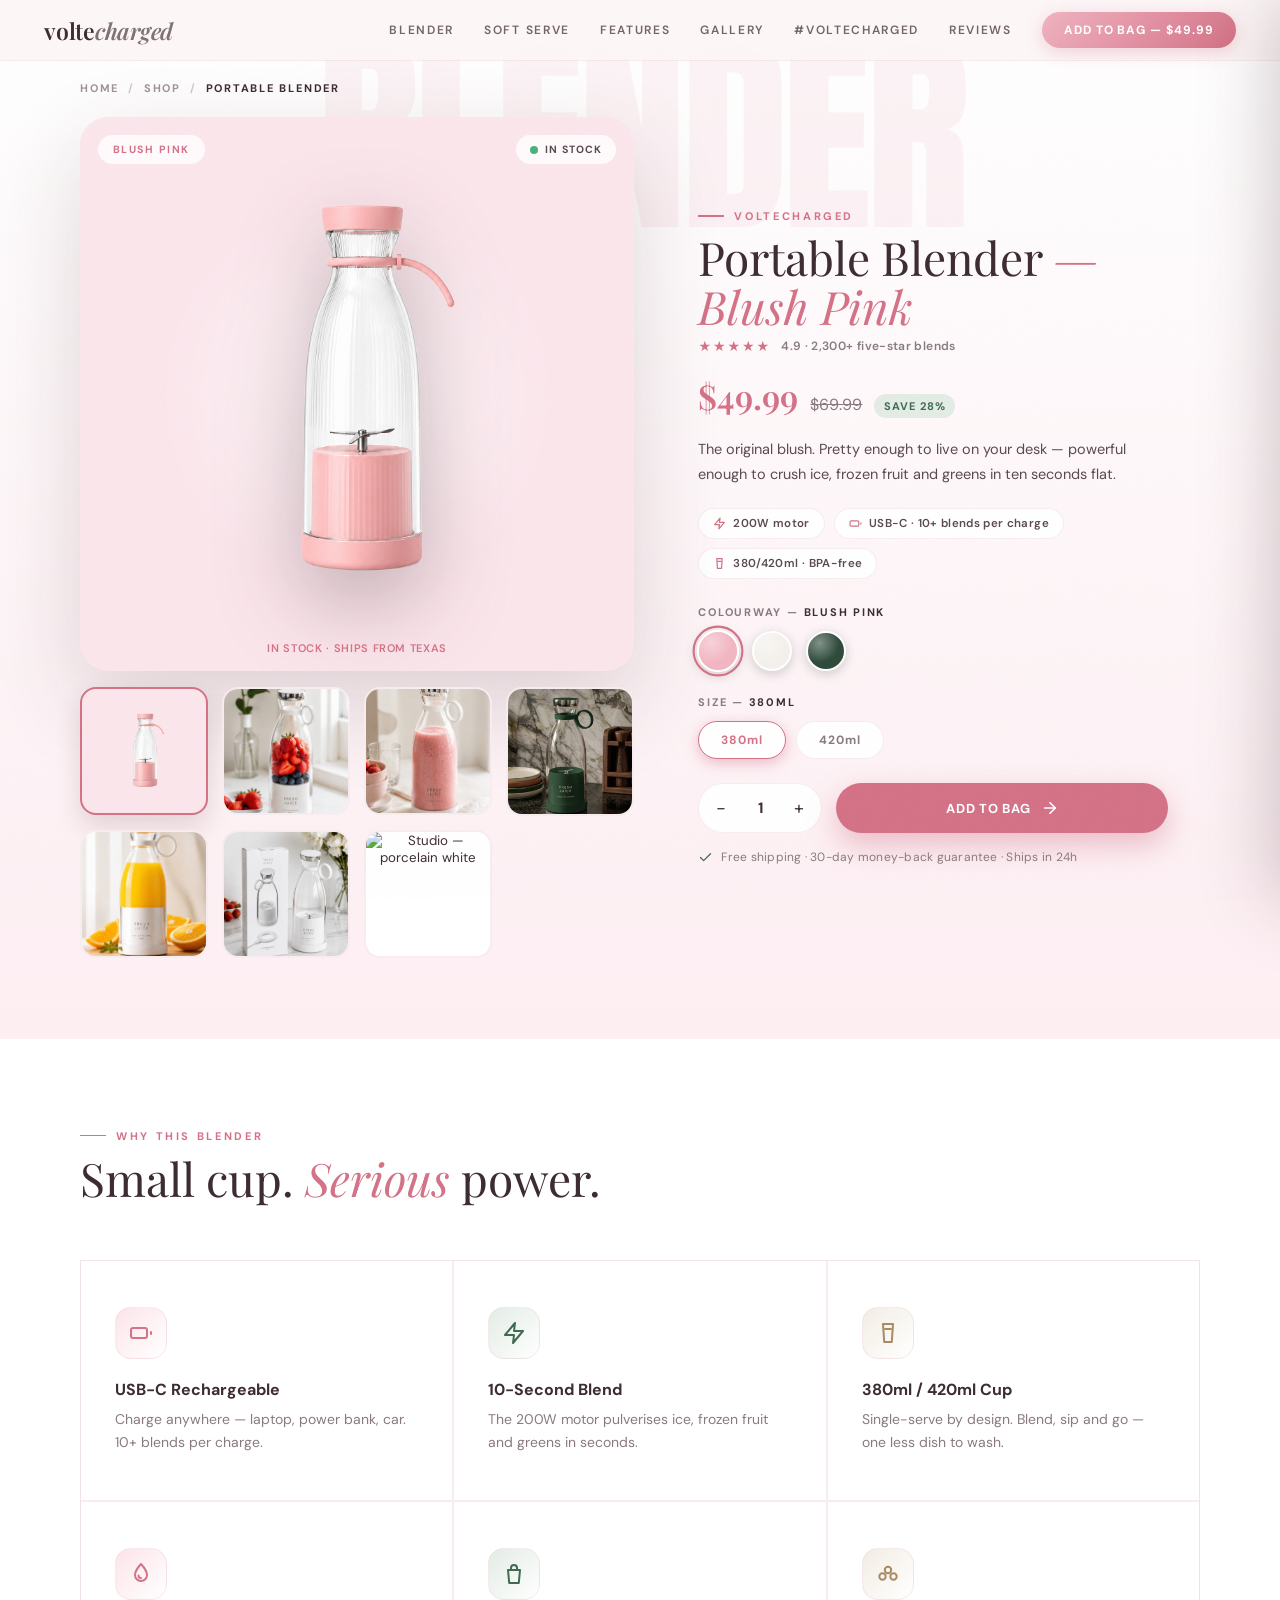
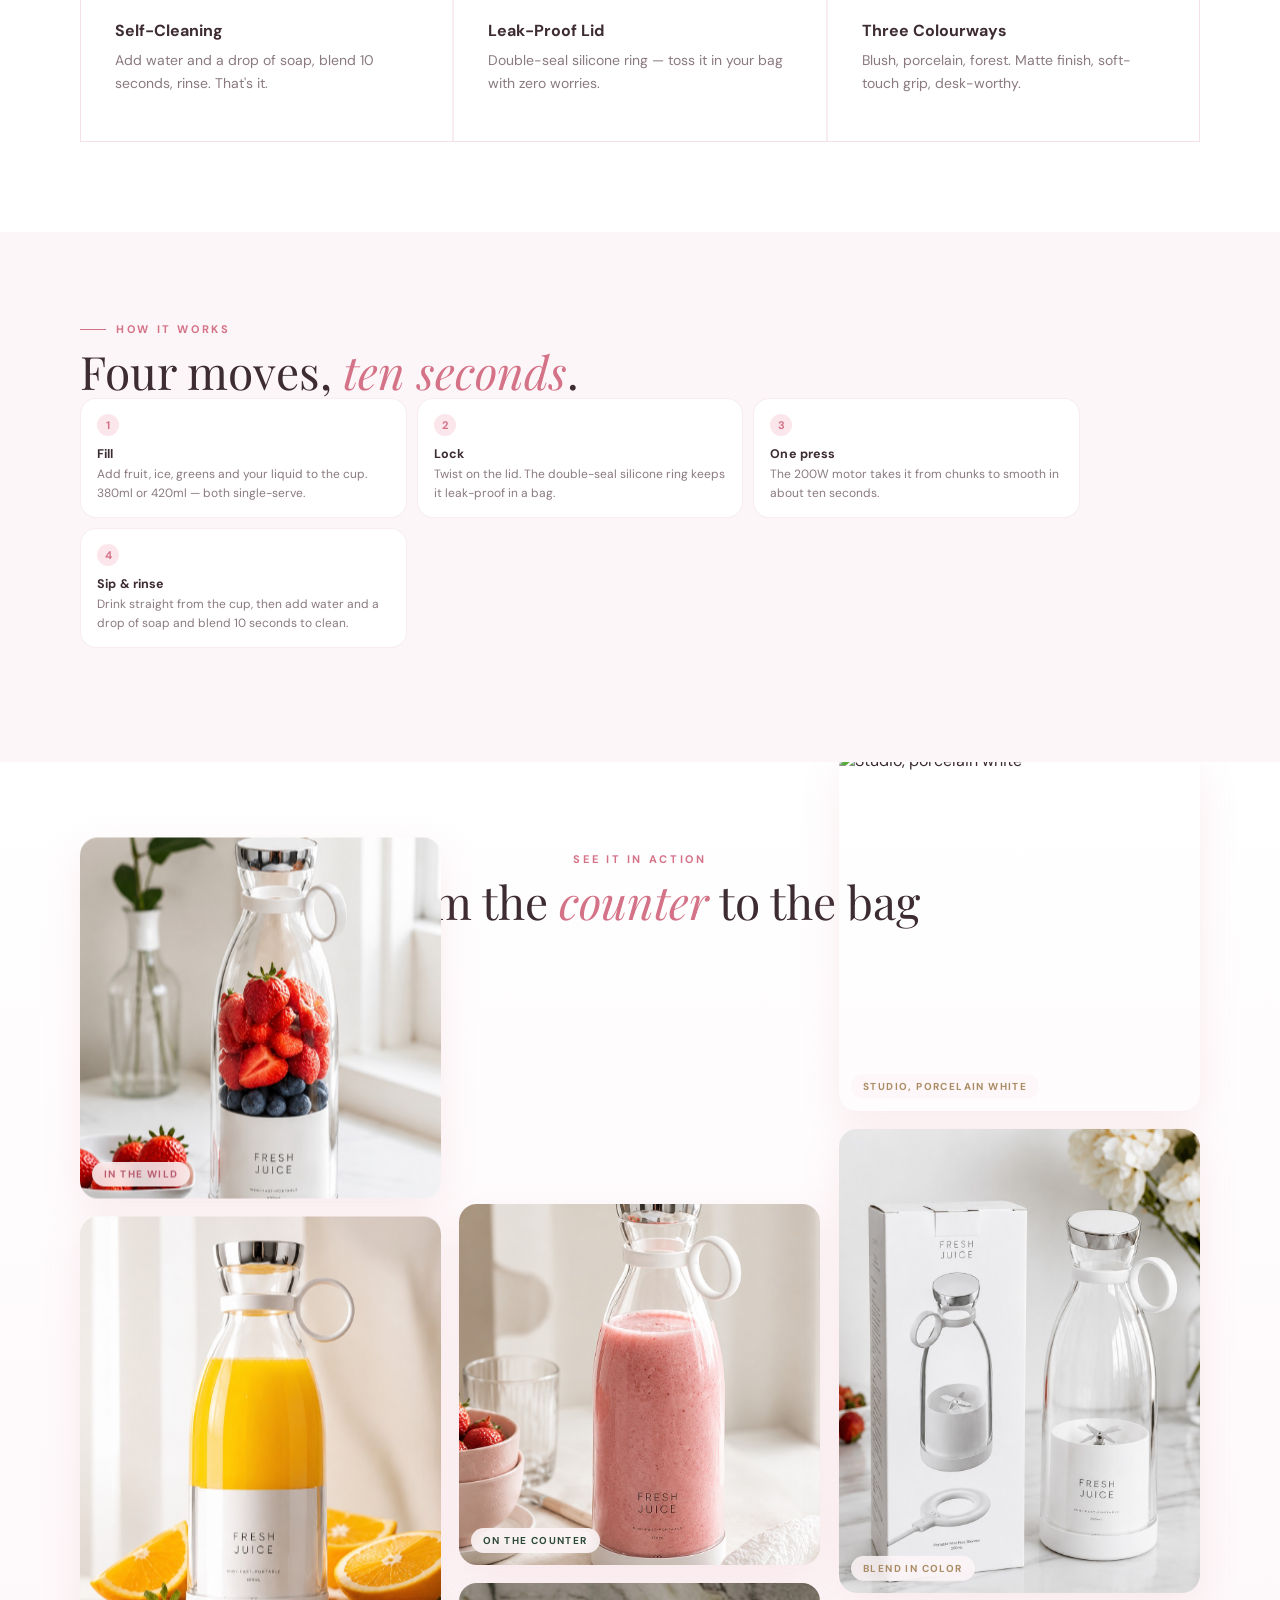
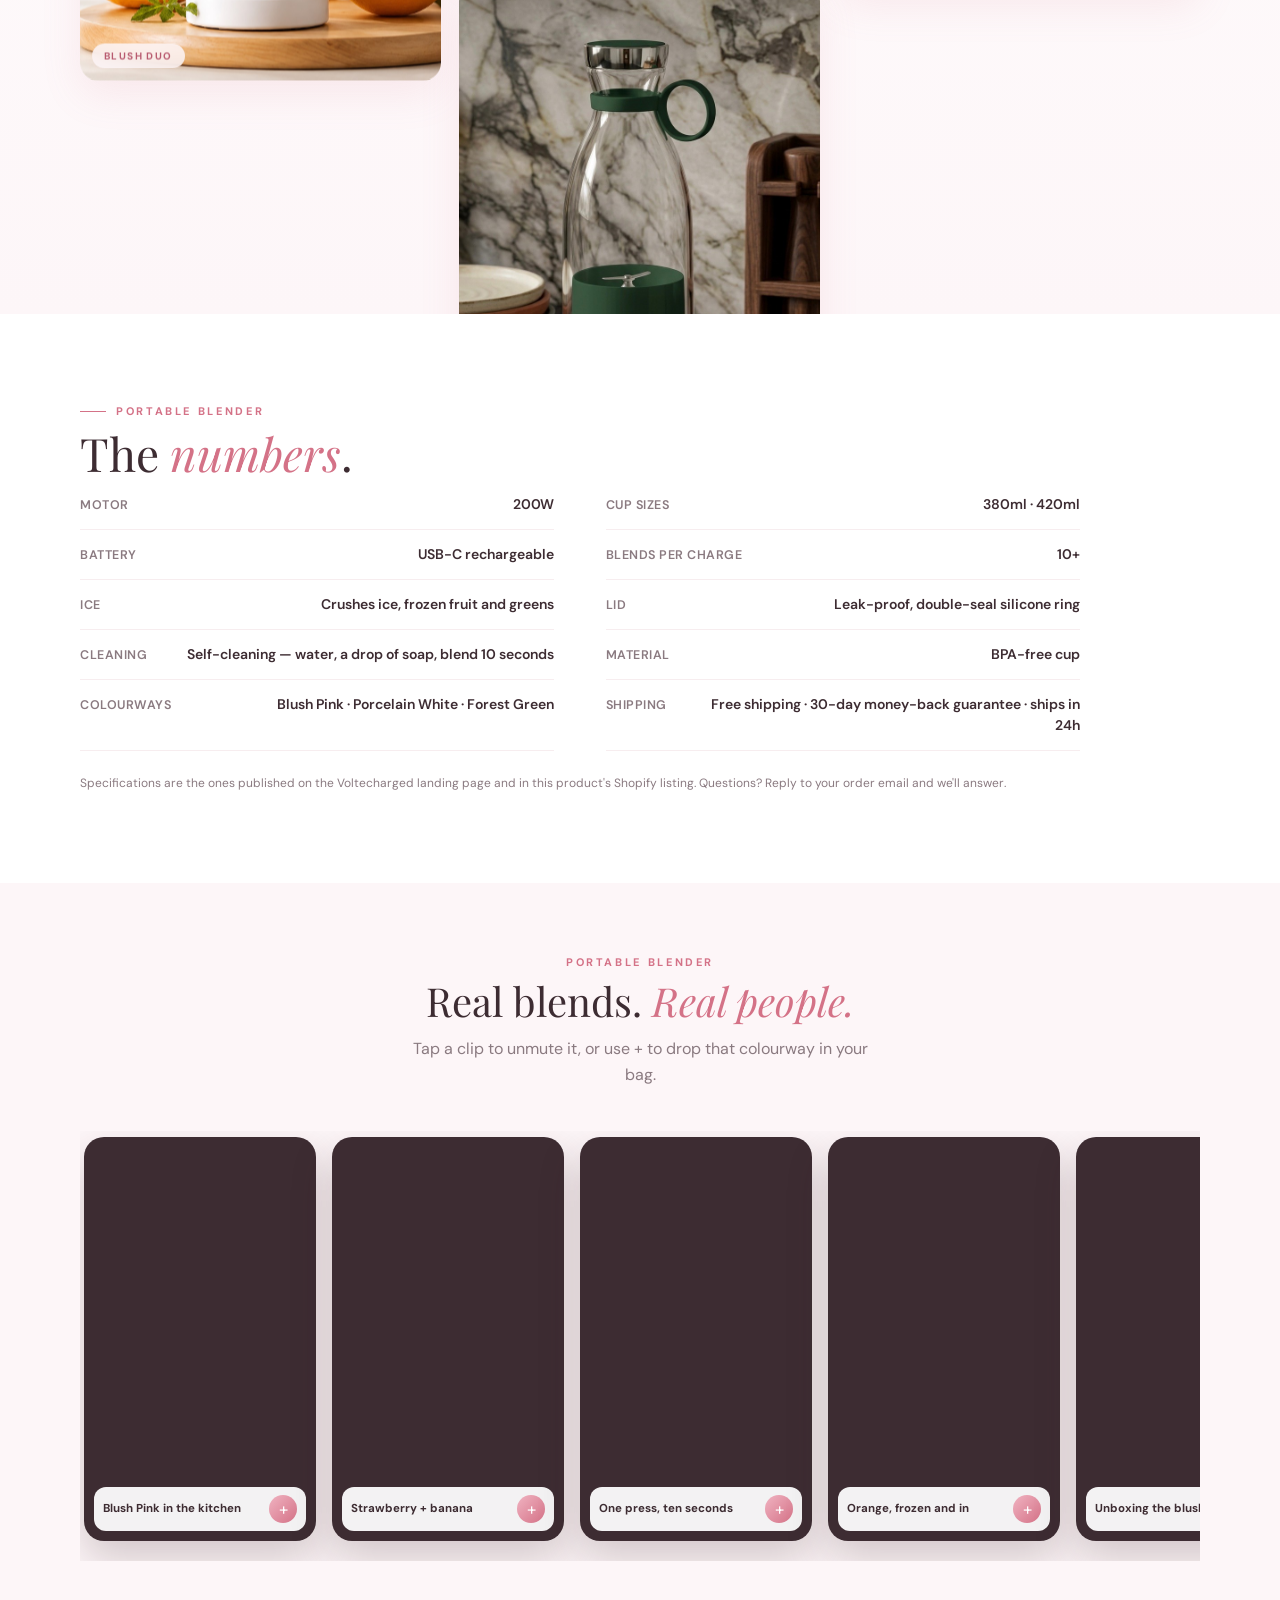
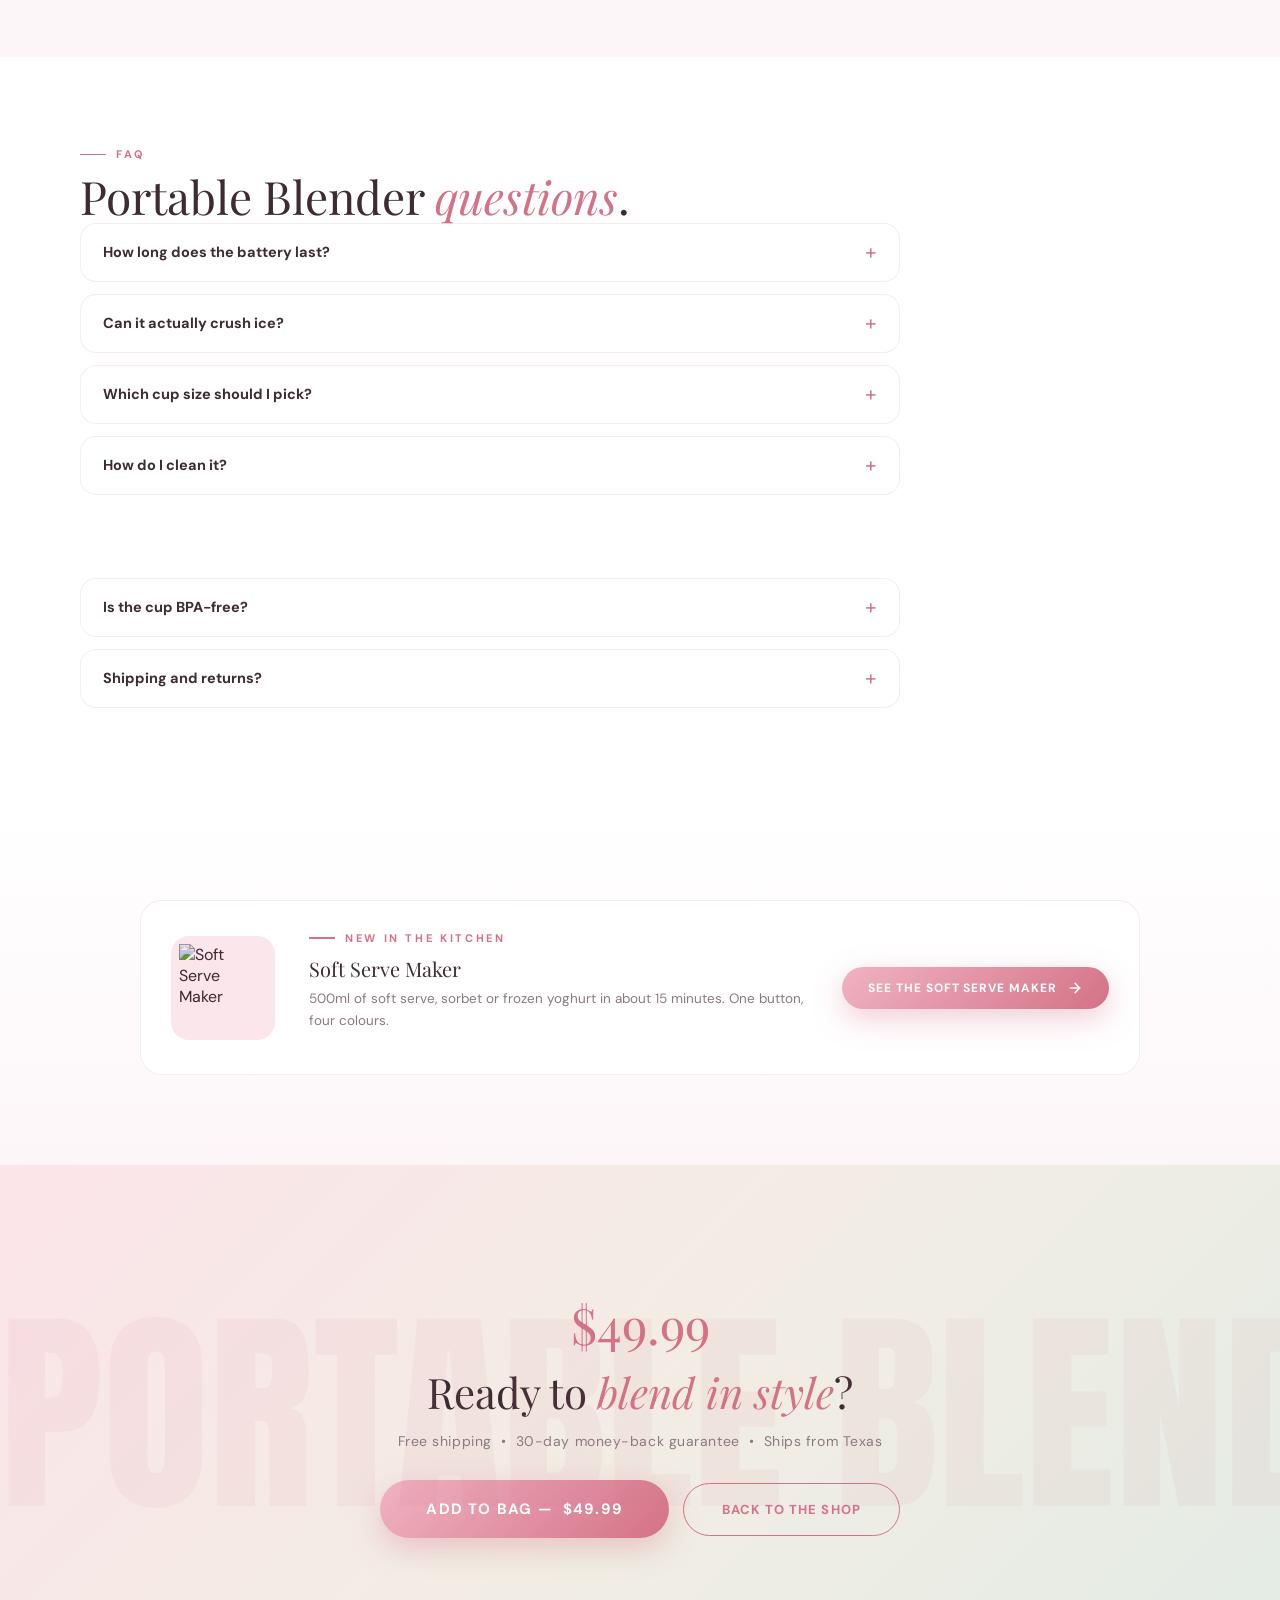
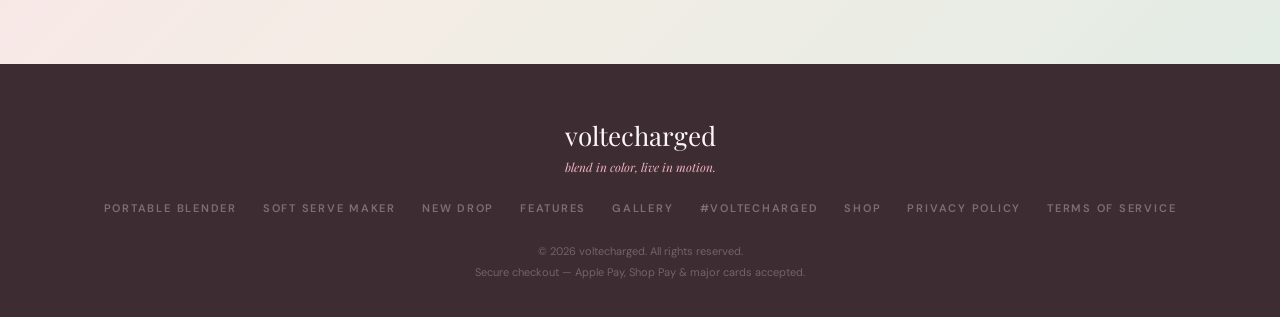
==== blender.html @ 0cc51922 "Add product pages + real soft-serve UGC (5 clips) to landing & PDPs - index.html: soft-serve clips i" ====
<!DOCTYPE html>
<html lang="en">
<head>
<meta charset="UTF-8">
<meta name="viewport" content="width=device-width, initial-scale=1.0">
<title>Portable Blender — 380/420ml, USB-C, 200W | Voltecharged</title>
<meta name="description" content="The Voltecharged Portable Blender: 200W motor, USB-C rechargeable, 380ml or 420ml cup, three colourways. Crushes ice, frozen fruit and greens in about ten seconds.">
<meta property="og:title" content="Portable Blender — 380/420ml, USB-C, 200W | Voltecharged">
<meta property="og:description" content="The Voltecharged Portable Blender: 200W motor, USB-C rechargeable, 380ml or 420ml cup, three colourways. Crushes ice, frozen fruit and greens in about ten seconds.">
<meta property="og:type" content="product">
<link rel="preconnect" href="https://fonts.googleapis.com">
<link rel="preconnect" href="https://fonts.gstatic.com" crossorigin>
<link href="https://fonts.googleapis.com/css2?family=Anton&family=DM+Sans:opsz,wght@9..40,300;9..40,400;9..40,500;9..40,600;9..40,700&family=Playfair+Display:ital,wght@0,400;0,600;1,400&display=swap" rel="stylesheet">
<!-- shared stylesheet: extracted from index.html's inline <style> so the product
     pages look exactly like the landing page. Regenerate: tools/sync-vc-css.py -->
<link rel="stylesheet" href="assets/vc.css?v=1">
<style>
/* ============ PRODUCT PAGE COMPONENTS (blender.html / soft-serve.html) ============ */
/* everything else comes from assets/vc.css, extracted from the landing page */
.crumbs{display:flex;align-items:center;gap:9px;font-size:11px;font-weight:700;letter-spacing:.16em;text-transform:uppercase;color:var(--muted);margin-bottom:22px;flex-wrap:wrap}
.crumbs a{opacity:.8;transition:opacity .2s}
.crumbs a:hover{opacity:1;color:var(--pr-accent,var(--rose))}
.crumbs span.sep{opacity:.4}
.crumbs .here{color:var(--ink)}
.pr-h1{font-family:'Playfair Display',serif;font-weight:400;font-size:clamp(30px,4vw,46px);line-height:1.06;color:var(--ink);margin-bottom:6px}
.pr-h1 em{font-style:italic;color:var(--pr-accent,var(--rose));transition:color .5s var(--ease)}
.pdp .eyebrow{margin-bottom:10px}
/* soft-serve CDN shots sit on a white studio background → multiply onto the pastel panel */
.pdp.ss .pr-main{z-index:auto}
.pdp.ss .pr-main img{mix-blend-mode:multiply;filter:brightness(1.06) saturate(1.02)}
.pdp.ss .pr-thumb.prod img{mix-blend-mode:multiply;filter:brightness(1.06) saturate(1.02)}
/* sections */
.pdp-sec{padding:clamp(58px,8vh,96px) 0}
.pdp-sec .sec-head{max-width:600px;margin-bottom:44px}
.sec-head-foot{max-width:720px;margin:0 auto 44px;text-align:center}
.sec-head-foot .label{justify-content:center}
.sec-head-foot .label::before{display:none}
/* spec table */
.spec-wrap{display:grid;grid-template-columns:1fr 1fr;gap:0 clamp(24px,4vw,56px);max-width:1000px}
.spec-row{display:flex;align-items:baseline;justify-content:space-between;gap:18px;padding:14px 0;border-bottom:1px solid var(--line);font-size:14px}
.spec-row dt{color:var(--muted);font-size:12.5px;font-weight:600;letter-spacing:.04em;text-transform:uppercase}
.spec-row dd{font-weight:600;text-align:right;line-height:1.5}
.spec-note{max-width:1000px;margin-top:22px;font-size:12px;color:var(--muted);line-height:1.7}
/* FAQ */
.faq{max-width:820px}
.faq details{background:#fff;border:1px solid var(--line);border-radius:16px;margin-bottom:12px;overflow:hidden;transition:box-shadow .3s var(--ease-out)}
.faq details[open]{box-shadow:0 14px 34px rgba(61,30,38,.07)}
.faq summary{padding:18px 22px;font-size:14.5px;font-weight:700;cursor:pointer;list-style:none;display:flex;align-items:center;justify-content:space-between;gap:16px}
.faq summary::-webkit-details-marker{display:none}
.faq summary::after{content:'+';color:var(--pr-accent,var(--rose));font-size:21px;line-height:1;font-weight:400;transition:transform .28s var(--ease-out)}
.faq details[open] summary::after{transform:rotate(45deg)}
.faq .faq-body{padding:0 22px 21px;font-size:14px;line-height:1.78;color:#5a4a50}
/* UGC video strip */
.strip{display:flex;gap:16px;overflow-x:auto;scroll-snap-type:x mandatory;padding:6px 4px 20px;max-width:1200px;margin:0 auto;-webkit-overflow-scrolling:touch}
.strip-card{position:relative;flex:0 0 auto;width:232px;height:404px;border-radius:20px;overflow:hidden;background:var(--ink);box-shadow:0 18px 42px rgba(61,30,38,.22);margin:0;scroll-snap-align:center;cursor:pointer}
.strip-card video{width:100%;height:100%;object-fit:cover;display:block}
.strip-card figcaption{position:absolute;left:10px;right:10px;bottom:10px;display:flex;align-items:center;gap:9px;background:rgba(255,255,255,.94);backdrop-filter:blur(8px);border-radius:12px;padding:8px 9px}
.strip-card .sc-cap{flex:1;min-width:0;font-size:11.5px;font-weight:700;color:var(--ink);line-height:1.3;text-align:left}
.strip-card .sc-add{width:28px;height:28px;border-radius:50%;flex:none;display:flex;align-items:center;justify-content:center;background:linear-gradient(135deg,var(--blush),var(--rose));color:#fff;font-size:17px;line-height:1;transition:transform .2s}
.strip-card .sc-add:hover{transform:scale(1.1)}
/* cross-sell to the other product */
.cross{max-width:1000px;margin:0 auto;display:flex;align-items:center;gap:clamp(18px,3vw,34px);flex-wrap:wrap;background:#fff;border:1px solid var(--line);border-radius:22px;padding:clamp(20px,3vw,30px)}
.cross .cimg{width:104px;height:104px;flex:none;border-radius:18px;background:var(--pr-panel,#fbe6ec);display:flex;align-items:center;justify-content:center;overflow:hidden}
.cross .cimg img{width:100%;height:100%;object-fit:contain;padding:8px}
.cross.ss .cimg img{mix-blend-mode:multiply}
.cross .ctxt{flex:1;min-width:220px}
.cross h3{font-family:'Playfair Display',serif;font-weight:400;font-size:20px;margin:4px 0 6px}
.cross p{font-size:13.5px;color:var(--muted);line-height:1.65;margin-bottom:12px}
.cross .btn{padding:13px 26px;font-size:12px}
@media(max-width:900px){.spec-wrap{grid-template-columns:1fr}}
@media(max-width:640px){.strip-card{width:196px;height:344px}.cross .cimg{width:84px;height:84px}}
</style>
</head>
<body>

<div class="grain"></div>

<nav id="nav">
  <a class="logo" href="index.html">volte<em>charged</em></a>
  <div class="links">
    <a href="blender.html">Blender</a>
    <a href="soft-serve.html">Soft Serve</a>
    <a href="index.html#features">Features</a>
    <a href="index.html#gallery">Gallery</a>
    <a href="index.html#ugc">#voltecharged</a>
    <a href="index.html#reviews">Reviews</a>
    <button class="cart-btn" data-pdp-add>Add to Bag — $49.99</button>
  </div>
</nav>

<!-- ================= PRODUCT ================= -->
<section class="showroom pdp blender" id="pdp" style="--pr-accent:#d47287;--pr-panel:#fbe6ec;--pr-wash:#fdeef2;--pr-ghost:rgba(212,114,135,.08);--pr-shadow:rgba(212,114,135,.42)">
  <div class="word" id="prWord">BLENDER</div>
  <div class="container">
    <div class="crumbs"><a href="index.html">Home</a><span class="sep">/</span><a href="index.html#shop-product">Shop</a><span class="sep">/</span><span class="here">Portable Blender</span></div>
    <div class="shop-grid">
      <!-- gallery -->
      <div class="pr-gallery" data-reveal>
        <div class="pr-stage">
          <div class="badge" id="prBadge">Blush Pink</div>
          <div class="stock"><i></i> In stock</div>
          <div class="pr-main" id="prMain"></div>
          <div class="pr-stage-note" id="prStageNote">In stock · ships from Texas</div>
        </div>
        <div class="pr-thumbs" id="prThumbs" role="tablist" aria-label="Portable Blender images"></div>
      </div>

      <!-- info -->
      <div class="pr-info" data-reveal style="--d:.1s">
        <div class="eyebrow">Voltecharged</div>
        <h1 class="pr-h1">Portable Blender <em id="prName">— Blush Pink</em></h1>
        <div class="pr-rating">
          <div class="stars" aria-label="4.9 · 2,300+ five-star blends">★★★★★</div>
          <span>4.9 · 2,300+ five-star blends</span>
        </div>
        <div class="pr-price">
          <b id="prPrice">$49.99</b>
          <s>$69.99</s>
          <span class="save">Save 28%</span>
        </div>
        <p class="pr-desc" id="prDesc">The original colour-forward blender. Pretty enough to live on your desk — powerful enough to crush ice, frozen fruit and greens in ten seconds flat. Blend, sip, go: one cup, no jug to wash.</p>

        <div class="pr-chips"><span class="pr-chip"><svg width="13" height="13" viewBox="0 0 24 24" fill="none" stroke="currentColor" stroke-width="2.2" stroke-linecap="round" stroke-linejoin="round"><path d="M13 2L3 14h9l-1 8 10-12h-9l1-8z"/></svg> 200W motor</span><span class="pr-chip"><svg width="13" height="13" viewBox="0 0 24 24" fill="none" stroke="currentColor" stroke-width="2.2" stroke-linecap="round" stroke-linejoin="round"><rect x="2" y="7" width="16" height="10" rx="2"/><line x1="22" y1="11" x2="22" y2="13"/></svg> USB-C · 10+ blends per charge</span><span class="pr-chip"><svg width="13" height="13" viewBox="0 0 24 24" fill="none" stroke="currentColor" stroke-width="2.2" stroke-linecap="round" stroke-linejoin="round"><path d="M7 3h10l-1.2 18H8.2L7 3z"/><line x1="9" y1="8" x2="15" y2="8"/></svg> 380/420ml · BPA-free</span></div>

        <div class="pr-color-row">
          <div class="lab">Colourway — <b id="prSwatchName">Blush Pink</b></div>
          <div class="pr-swatches" id="prSwatches"></div>
        </div>
        <div class="pr-size-row">
          <div class="lab">Size — <b id="prSizeName">380ml</b></div>
          <div class="pr-sizes" id="prSizes"><button class="pr-size on" data-size="380">380ml</button><button class="pr-size" data-size="420">420ml</button></div>
        </div>

        <div class="pr-actions">
          <div class="qty">
            <button id="qtyMinus" aria-label="Decrease quantity">−</button>
            <span id="qtyVal">1</span>
            <button id="qtyPlus" aria-label="Increase quantity">+</button>
          </div>
          <button class="pr-buy" id="prBuy">
            Add to Bag
            <svg width="18" height="18" viewBox="0 0 24 24" fill="none" stroke="currentColor" stroke-width="2.25" stroke-linecap="round" stroke-linejoin="round"><path d="M5 12h14"/><path d="M12 5l7 7-7 7"/></svg>
          </button>
        </div>
        <div class="pr-note">
          <svg width="15" height="15" viewBox="0 0 24 24" fill="none" stroke="currentColor" stroke-width="2" stroke-linecap="round" stroke-linejoin="round"><path d="M20 6L9 17l-5-5"/></svg>
          Free shipping · 30-day money-back guarantee · Ships in 24h
        </div>
      </div>
    </div>
  </div>
</section>

<!-- ================= BENEFITS ================= -->
<section class="section features" id="benefits">
  <div class="container">
    <div class="head">
      <div class="label" data-reveal>Why this blender</div>
      <h2 class="section-title" data-reveal style="--d:.08s">Small cup. <em>Serious</em> power.</h2>
    </div>
    <div class="features-grid">
      <div class="f-card" data-reveal style="--d:0.00s">
        <div class="icon"><svg width="24" height="24" viewBox="0 0 24 24" fill="none" stroke="currentColor" stroke-width="2" stroke-linecap="round" stroke-linejoin="round"><rect x="2" y="7" width="16" height="10" rx="2"/><line x1="22" y1="11" x2="22" y2="13"/></svg></div>
        <h3>USB-C Rechargeable</h3><p>Charge anywhere — laptop, power bank, car. 10+ blends per charge.</p>
      </div>
      <div class="f-card" data-reveal style="--d:0.07s">
        <div class="icon"><svg width="24" height="24" viewBox="0 0 24 24" fill="none" stroke="currentColor" stroke-width="2" stroke-linecap="round" stroke-linejoin="round"><path d="M13 2L3 14h9l-1 8 10-12h-9l1-8z"/></svg></div>
        <h3>10-Second Blend</h3><p>The 200W motor pulverises ice, frozen fruit and greens in seconds.</p>
      </div>
      <div class="f-card" data-reveal style="--d:0.14s">
        <div class="icon"><svg width="24" height="24" viewBox="0 0 24 24" fill="none" stroke="currentColor" stroke-width="2" stroke-linecap="round" stroke-linejoin="round"><path d="M7 3h10l-1.2 18H8.2L7 3z"/><line x1="9" y1="8" x2="15" y2="8"/></svg></div>
        <h3>380ml / 420ml Cup</h3><p>Single-serve by design. Blend, sip and go — one less dish to wash.</p>
      </div>
      <div class="f-card" data-reveal style="--d:0.21s">
        <div class="icon"><svg width="24" height="24" viewBox="0 0 24 24" fill="none" stroke="currentColor" stroke-width="2" stroke-linecap="round" stroke-linejoin="round"><path d="M12 2s6 6.6 6 11a6 6 0 0 1-12 0c0-4.4 6-11 6-11z"/><path d="M9.5 13.5a2.5 2.5 0 0 0 2.5 2.5"/></svg></div>
        <h3>Self-Cleaning</h3><p>Add water and a drop of soap, blend 10 seconds, rinse. That's it.</p>
      </div>
      <div class="f-card" data-reveal style="--d:0.28s">
        <div class="icon"><svg width="24" height="24" viewBox="0 0 24 24" fill="none" stroke="currentColor" stroke-width="2" stroke-linecap="round" stroke-linejoin="round"><path d="M6 8h12l-1.2 13H7.2L6 8z"/><path d="M9 8V6a3 3 0 0 1 6 0v2"/></svg></div>
        <h3>Leak-Proof Lid</h3><p>Double-seal silicone ring — toss it in your bag with zero worries.</p>
      </div>
      <div class="f-card" data-reveal style="--d:0.35s">
        <div class="icon"><svg width="24" height="24" viewBox="0 0 24 24" fill="none" stroke="currentColor" stroke-width="2" stroke-linecap="round" stroke-linejoin="round"><circle cx="12" cy="8" r="3.2"/><circle cx="6.5" cy="14.5" r="3.2"/><circle cx="17.5" cy="14.5" r="3.2"/></svg></div>
        <h3>Three Colourways</h3><p>Blush, porcelain, forest. Matte finish, soft-touch grip, desk-worthy.</p>
      </div>
    </div>
  </div>
</section>

<!-- ================= HOW IT WORKS ================= -->
<section class="section nd" id="how" style="--pr-accent:#d47287;--pr-panel:#fbe6ec;--pr-wash:#fdeef2;--pr-ghost:rgba(212,114,135,.08);--pr-shadow:rgba(212,114,135,.42)">
  <div class="container">
    <div class="sec-head">
      <div class="label" data-reveal>How it works</div>
      <h2 class="section-title" data-reveal style="--d:.08s">Four moves, <em>ten seconds</em>.</h2>
    </div>
    <div class="nd-steps" style="max-width:1000px">
          <div class="nd-step" data-reveal style="--d:0.00s">
            <b aria-hidden="true">1</b>
            <h4>Fill</h4>
            <p>Add fruit, ice, greens and your liquid to the cup. 380ml or 420ml — both single-serve.</p>
          </div>
          <div class="nd-step" data-reveal style="--d:0.07s">
            <b aria-hidden="true">2</b>
            <h4>Lock</h4>
            <p>Twist on the lid. The double-seal silicone ring keeps it leak-proof in a bag.</p>
          </div>
          <div class="nd-step" data-reveal style="--d:0.14s">
            <b aria-hidden="true">3</b>
            <h4>One press</h4>
            <p>The 200W motor takes it from chunks to smooth in about ten seconds.</p>
          </div>
          <div class="nd-step" data-reveal style="--d:0.21s">
            <b aria-hidden="true">4</b>
            <h4>Sip &amp; rinse</h4>
            <p>Drink straight from the cup, then add water and a drop of soap and blend 10 seconds to clean.</p>
          </div>
    </div>
  </div>
</section>

<!-- ================= SEE IT IN ACTION ================= -->
<section class="section gallery" id="action">
  <div class="container">
    <div class="head">
      <div class="label" data-reveal>See it in action</div>
      <h2 class="section-title" data-reveal style="--d:.08s">From the <em>counter</em> to the bag</h2>
    </div>
    <div class="mosaic">
      <div class="col" data-plx="0.06">
        <div class="ph" data-reveal style="--d:0.00s"><img src="assets/gallery-wild.jpg" alt="In the wild" loading="lazy"><span class="tag">In the wild</span></div>
        <div class="ph tall" data-reveal style="--d:0.18s"><img src="assets/gallery-blush.jpg" alt="Blush duo" loading="lazy"><span class="tag">Blush duo</span></div>
      </div>
      <div class="col" data-plx="-0.08">
        <div class="ph" data-reveal style="--d:0.06s"><img src="assets/gallery-demo.jpg" alt="On the counter" loading="lazy"><span class="tag">On the counter</span></div>
        <div class="ph tall" data-reveal style="--d:0.24s"><img src="assets/gallery-unboxed.jpg" alt="Unboxed" loading="lazy"><span class="tag">Unboxed</span></div>
      </div>
      <div class="col" data-plx="0.1">
        <div class="ph" data-reveal style="--d:0.12s"><img src="https://cdn.shopify.com/s/files/1/1010/2482/5658/files/3452ef32-2bb4-45eb-b70e-d3ad4888d5a5.jpg?v=1784389752" alt="Studio, porcelain white" loading="lazy"><span class="tag">Studio, porcelain white</span></div>
        <div class="ph tall" data-reveal style="--d:0.30s"><img src="assets/gallery-brand.jpg" alt="blend in color" loading="lazy"><span class="tag">blend in color</span></div>
      </div>
    </div>
  </div>
</section>

<!-- ================= SPECS ================= -->
<section class="section" id="specs" style="background:#fff">
  <div class="container">
    <div class="sec-head">
      <div class="label" data-reveal>Portable Blender</div>
      <h2 class="section-title" data-reveal style="--d:.08s">The <em>numbers</em>.</h2>
    </div>
    <dl class="spec-wrap" data-reveal>
          <div class="spec-row"><dt>Motor</dt><dd>200W</dd></div>
          <div class="spec-row"><dt>Cup sizes</dt><dd>380ml · 420ml</dd></div>
          <div class="spec-row"><dt>Battery</dt><dd>USB-C rechargeable</dd></div>
          <div class="spec-row"><dt>Blends per charge</dt><dd>10+</dd></div>
          <div class="spec-row"><dt>Ice</dt><dd>Crushes ice, frozen fruit and greens</dd></div>
          <div class="spec-row"><dt>Lid</dt><dd>Leak-proof, double-seal silicone ring</dd></div>
          <div class="spec-row"><dt>Cleaning</dt><dd>Self-cleaning — water, a drop of soap, blend 10 seconds</dd></div>
          <div class="spec-row"><dt>Material</dt><dd>BPA-free cup</dd></div>
          <div class="spec-row"><dt>Colourways</dt><dd>Blush Pink · Porcelain White · Forest Green</dd></div>
          <div class="spec-row"><dt>Shipping</dt><dd>Free shipping · 30-day money-back guarantee · ships in 24h</dd></div>
    </dl>
    <p class="spec-note" data-reveal>Specifications are the ones published on the Voltecharged landing page and in this product's Shopify listing. Questions? Reply to your order email and we'll answer.</p>
  </div>
</section>

<!-- ================= COMMUNITY / UGC VIDEO STRIP ================= -->
<section id="ugc" class="pdp-sec" style="background:var(--cream);text-align:center">
  <div class="container">
    <div class="sec-head-foot">
      <div class="label" data-reveal>Portable Blender</div>
      <h2 class="section-title" data-reveal style="--d:.08s">Real blends. <em>Real people.</em></h2>
      <p class="ugc-sub" data-reveal style="margin-top:12px;--d:.12s">Tap a clip to unmute it, or use + to drop that colourway in your bag.</p>
    </div>
    <!-- Community clips for THIS product: the PDP.ugc array below holds the six
         blender clips only, by design -- the soft-serve strips live on
         soft-serve.html, and the soft-serve clips are interleaved into the
         landing carousel (#ugc on index.html). Files are ugc-softserve-1..5.mp4
         (no zero padding); never wire a `reject` clip and never reference the
         abandoned ugc-softserve-01.mp4 (it is a byte copy of ugc2.mp4). -->
    <div class="strip" id="ugcStrip"></div>
  </div>
</section>

<!-- ================= FAQ ================= -->
<section class="section" id="faq" style="background:#fff">
  <div class="container">
    <div class="sec-head">
      <div class="label" data-reveal>FAQ</div>
      <h2 class="section-title" data-reveal style="--d:.08s">Portable Blender <em>questions</em>.</h2>
    </div>
    <div class="faq">
        <details data-reveal style="--d:0.00s">
          <summary>How long does the battery last?</summary>
          <div class="faq-body">The cup is rated at <b>10+ blends per charge</b> over USB-C. Charge it from a laptop, a power bank or the car — no proprietary dock.</div>
        </details>
        <details data-reveal style="--d:0.05s">
          <summary>Can it actually crush ice?</summary>
          <div class="faq-body">Yes. The 200W motor is built to crush ice, frozen fruit and greens, and the blend takes about ten seconds.</div>
        </details>
        <details data-reveal style="--d:0.10s">
          <summary>Which cup size should I pick?</summary>
          <div class="faq-body">Both are single-serve. <b>380ml</b> is the compact everyday cup; <b>420ml</b> gives you a little more room for a full smoothie with ice. The size you pick here is the size that goes in your bag.</div>
        </details>
        <details data-reveal style="--d:0.15s">
          <summary>How do I clean it?</summary>
          <div class="faq-body">Self-cleaning: add water and a drop of soap, blend for 10 seconds, then rinse. No brush, no jug.</div>
        </details>
        <details data-reveal style="--d:0.20s">
          <summary>Will it leak in my bag?</summary>
          <div class="faq-body">The lid uses a double-seal silicone ring and is designed to be leak-proof for travel.</div>
        </details>
        <details data-reveal style="--d:0.25s">
          <summary>Is the cup BPA-free?</summary>
          <div class="faq-body">Yes — the cup is listed as BPA-free.</div>
        </details>
        <details data-reveal style="--d:0.30s">
          <summary>Shipping and returns?</summary>
          <div class="faq-body">Free shipping, shipped within 24 hours, and a 30-day money-back guarantee.</div>
        </details>
    </div>
  </div>
</section>

<!-- ================= CROSS-SELL ================= -->
<section class="section" style="background:linear-gradient(180deg,#fff 0%,var(--cream) 100%)">
  <div class="container">
    <div class="cross ss" data-reveal>
      <div class="cimg"><img src="https://cdn.shopify.com/s/files/1/1010/2482/5658/files/e98aa9f03c3ff8d216213aa94b43421c.jpg?v=1789657824" alt="Soft Serve Maker" loading="lazy"></div>
      <div class="ctxt">
        <div class="label">New in the kitchen</div>
        <h3>Soft Serve Maker</h3>
        <p>500ml of soft serve, sorbet or frozen yoghurt in about 15 minutes. One button, four colours.</p>
      </div>
      <a class="btn btn-primary" href="soft-serve.html">See the Soft Serve Maker
        <svg width="16" height="16" viewBox="0 0 24 24" fill="none" stroke="currentColor" stroke-width="2.25" stroke-linecap="round" stroke-linejoin="round"><path d="M5 12h14"/><path d="M12 5l7 7-7 7"/></svg>
      </a>
    </div>
  </div>
</section>

<!-- ================= CTA ================= -->
<section class="cta" style="--pr-accent:#d47287">
  <div class="big-ghost">Portable Blender</div>
  <div class="price" data-reveal>$49.99</div>
  <h2 data-reveal style="--d:.06s">Ready to <em>blend in style</em>?</h2>
  <p data-reveal style="--d:.12s">Free shipping &nbsp;•&nbsp; 30-day money-back guarantee &nbsp;•&nbsp; Ships from Texas</p>
  <div class="cta-actions">
    <button class="btn btn-primary" style="--d:.18s;font-size:15px;padding:19px 46px" data-reveal data-pdp-add>Add to Bag — <span>$49.99</span></button>
    <a class="btn btn-outline" href="index.html#shop-product" data-reveal style="--d:.24s">Back to the shop</a>
  </div>
</section>

<footer>
  <div class="f-logo">voltecharged</div>
  <div class="f-tag">blend in color, live in motion.</div>
  <div class="f-links">
    <a href="blender.html">Portable Blender</a>
    <a href="soft-serve.html">Soft Serve Maker</a>
    <a href="index.html#new-product">New Drop</a>
    <a href="index.html#features">Features</a>
    <a href="index.html#gallery">Gallery</a>
    <a href="index.html#ugc">#voltecharged</a>
    <a href="index.html#shop">Shop</a>
    <a href="privacy.html">Privacy Policy</a>
    <a href="terms.html">Terms of Service</a>
  </div>
  <small>&copy; 2026 voltecharged. All rights reserved.<br>Secure checkout — Apple Pay, Shop Pay &amp; major cards accepted.</small>
</footer>

<div class="cart-overlay" id="cartOverlay"></div>
<aside class="cart-drawer" id="cartDrawer" role="dialog" aria-modal="true" aria-label="Shopping cart">
  <div class="cd-head">
    <h3>Your cart <span class="cd-count" id="cdCount"></span></h3>
    <button class="cd-close" id="cdClose" aria-label="Close cart">
      <svg width="18" height="18" viewBox="0 0 24 24" fill="none" stroke="currentColor" stroke-width="2.25" stroke-linecap="round"><path d="M18 6L6 18"/><path d="M6 6l12 12"/></svg>
    </button>
  </div>
  <div class="cd-items" id="cdItems"></div>
  <div class="cd-foot" id="cdFoot">
    <div class="cd-sub"><span>Subtotal</span><b id="cdSubtotal">$0.00</b></div>
    <div class="cd-ship">
      <svg width="14" height="14" viewBox="0 0 24 24" fill="none" stroke="currentColor" stroke-width="2" stroke-linecap="round" stroke-linejoin="round"><path d="M20 6L9 17l-5-5"/></svg>
      Free shipping · 30-day money-back guarantee
    </div>
    <button class="cd-checkout" id="cdCheckout">
      <span id="cdCheckoutLabel">Checkout</span>
      <svg width="17" height="17" viewBox="0 0 24 24" fill="none" stroke="currentColor" stroke-width="2.25" stroke-linecap="round" stroke-linejoin="round"><path d="M5 12h14"/><path d="M12 5l7 7-7 7"/></svg>
    </button>
  </div>
</aside>

<script src="https://cdn.jsdelivr.net/npm/lenis@1.1.14/dist/lenis.min.js"></script>
<script src="assets/vc-shop.js?v=1"></script>
<script>
/* Per-page product config — read by assets/vc-pdp.js. Generated by
   tools/build-pdp.py; the colourway/variant data itself lives in
   assets/vc-shop.js (VC.PRODUCTS), which is the single source of truth. */
window.PDP = {
  "productKey": "blender",
  "title": "Portable Blender",
  "priceLabel": "$49.99",
  "desc": "The original colour-forward blender. Pretty enough to live on your desk \u2014 powerful enough to crush ice, frozen fruit and greens in ten seconds flat. Blend, sip, go: one cup, no jug to wash.",
  "navSolidTop": true,
  "sizes": [
    {
      "id": "380",
      "label": "380ml"
    },
    {
      "id": "420",
      "label": "420ml"
    }
  ],
  "colorways": [
    {
      "key": "pink",
      "name": "Blush Pink",
      "swatch": "#f2b6c2",
      "accent": "#d47287",
      "panel": "#fbe6ec",
      "wash": "#fdeef2",
      "ghost": "rgba(212,114,135,.08)",
      "shadow": "rgba(212,114,135,.42)",
      "img": "assets/blender-pink.png",
      "blurb": "The original blush. Pretty enough to live on your desk \u2014 powerful enough to crush ice, frozen fruit and greens in ten seconds flat."
    },
    {
      "key": "white",
      "name": "Porcelain White",
      "swatch": "#f4f1ec",
      "accent": "#a98a63",
      "panel": "#f2ede4",
      "wash": "#f7f3ec",
      "ghost": "rgba(169,138,99,.1)",
      "shadow": "rgba(169,138,99,.4)",
      "img": "assets/blender-white.png",
      "blurb": "Clean porcelain white. Minimal on the counter, maximal in the cup \u2014 the same 200W bite, zero visual noise."
    },
    {
      "key": "green",
      "name": "Forest Green",
      "swatch": "#2e4a3a",
      "accent": "#3f6b52",
      "panel": "#e3ece5",
      "wash": "#eef4ef",
      "ghost": "rgba(46,74,58,.09)",
      "shadow": "rgba(63,107,82,.4)",
      "img": "assets/blender-green.png",
      "blurb": "Deep forest green. Bold colour, the same ice-crushing motor \u2014 for the one who never orders the plain latte."
    }
  ],
  "gallery": [
    {
      "src": "assets/gallery-wild.jpg",
      "label": "In the wild"
    },
    {
      "src": "assets/gallery-demo.jpg",
      "label": "On the counter"
    },
    {
      "src": "assets/gallery-unboxed.jpg",
      "label": "Unboxed"
    },
    {
      "src": "assets/gallery-blush.jpg",
      "label": "Blush duo"
    },
    {
      "src": "assets/gallery-brand.jpg",
      "label": "blend in color"
    },
    {
      "src": "https://cdn.shopify.com/s/files/1/1010/2482/5658/files/3452ef32-2bb4-45eb-b70e-d3ad4888d5a5.jpg?v=1784389752",
      "label": "Studio \u2014 porcelain white"
    }
  ],
  "ugc": [
    {
      "video": "assets/ugc/ugc1.mp4",
      "color": "pink",
      "caption": "Blush Pink in the kitchen"
    },
    {
      "video": "assets/ugc/ugc2.mp4",
      "color": "pink",
      "caption": "Strawberry + banana"
    },
    {
      "video": "assets/ugc/ugc3.mp4",
      "color": "pink",
      "caption": "One press, ten seconds"
    },
    {
      "video": "assets/ugc/ugc4.mp4",
      "color": "pink",
      "caption": "Orange, frozen and in"
    },
    {
      "video": "assets/ugc/ugc5.mp4",
      "color": "pink",
      "caption": "Unboxing the blush"
    },
    {
      "video": "assets/ugc/ugc6.mp4",
      "color": "pink",
      "caption": "Straight from the cup"
    }
  ]
};
</script>
<script src="assets/vc-pdp.js?v=1"></script>

</body>
</html>
---- assets/vc.css ----
/* ==========================================================================
   VOLTECHARGED — shared stylesheet for the product pages
   (blender.html, soft-serve.html)

   GENERATED FILE — the block below is copied verbatim from index.html's
   inline <style>, so the product pages render in exactly the same visual
   language as the landing page. Regenerate: python3 tools/sync-vc-css.py
   ========================================================================== */
/* ============ RESET / TOKENS ============ */
*,*::before,*::after{margin:0;padding:0;box-sizing:border-box}
:root{
  --cream:#fdf6f8;
  --blush:#f0b3c1;
  --blush-soft:#fce4e9;
  --rose:#d47287;
  --rose-deep:#b85a6f;
  --ink:#3d2c32;
  --muted:#8a7a80;
  --line:rgba(232,203,210,.35);
  --hero-bg:#eba8b7;
  --hero-ink:#3d2c32;
  --hero-sub:rgba(61,44,50,.72);
  /* tri-tone palette pulled straight from the hero's panning backgrounds */
  --forest:#2e4a3a;
  --forest-mid:#3f6b52;
  --forest-soft:#e3ece5;
  --forest-ink:#f6f0e6;
  --sand:#e8e1d6;
  --sand-soft:#f2ede4;
  --sand-deep:#a98a63;
  --ease:cubic-bezier(.4,0,.2,1);
  --ease-out:cubic-bezier(.16,1,.3,1);
}
html{scroll-behavior:smooth}
html.lenis{height:auto;scroll-behavior:auto}
.lenis.lenis-smooth{scroll-behavior:auto}
body{
  font-family:'DM Sans',system-ui,sans-serif;
  background:var(--cream);
  color:var(--ink);
  -webkit-font-smoothing:antialiased;
  overflow-x:hidden;
}
img{display:block;max-width:100%}
a{color:inherit;text-decoration:none}
button{font-family:inherit;cursor:pointer;border:none;background:none;color:inherit}
::selection{background:var(--rose);color:#fff}
section{scroll-margin-top:70px}

/* ============ GRAIN ============ */
.grain{
  position:fixed;inset:0;pointer-events:none;z-index:200;opacity:.35;
  background-image:url("data:image/svg+xml,%3Csvg xmlns='http://www.w3.org/2000/svg' width='200' height='200'%3E%3Cfilter id='n'%3E%3CfeTurbulence type='fractalNoise' baseFrequency='0.9' numOctaves='4'/%3E%3C/filter%3E%3Crect width='200' height='200' filter='url(%23n)' opacity='0.06'/%3E%3C/svg%3E");
  background-size:200px 200px;
}

/* ============ NAV ============ */
nav{
  position:fixed;top:0;left:0;right:0;z-index:150;
  display:flex;align-items:center;justify-content:space-between;
  padding:18px clamp(18px,4vw,44px);
  color:var(--hero-ink);
  transition:background .45s var(--ease),color .65s var(--ease),box-shadow .45s var(--ease),padding .45s var(--ease);
}
nav.solid{
  background:rgba(253,246,248,.88);
  backdrop-filter:blur(14px);-webkit-backdrop-filter:blur(14px);
  color:var(--ink);
  box-shadow:0 1px 0 var(--line);
  padding-top:12px;padding-bottom:12px;
}
nav .logo{font-family:'Playfair Display',serif;font-size:23px;font-weight:600;letter-spacing:-.01em}
nav .logo em{font-style:italic;opacity:.65}
nav .links{display:flex;gap:30px;align-items:center}
nav .links a{
  font-size:12px;font-weight:600;letter-spacing:.14em;text-transform:uppercase;
  opacity:.72;transition:opacity .2s;position:relative;
}
nav .links a:hover{opacity:1}
nav .links a::after{
  content:'';position:absolute;left:0;bottom:-5px;height:1.5px;width:0;
  background:currentColor;transition:width .3s var(--ease-out);
}
nav .links a:hover::after{width:100%}
nav .cart-btn{
  padding:10px 22px;border-radius:24px;
  background:linear-gradient(135deg,var(--blush),var(--rose));
  color:#fff;font-size:12px;font-weight:700;letter-spacing:.08em;text-transform:uppercase;
  transition:transform .2s,box-shadow .2s;box-shadow:0 4px 18px rgba(212,114,135,.3);
}
nav .cart-btn:hover{transform:scale(1.05);box-shadow:0 8px 26px rgba(212,114,135,.45)}
@media(max-width:820px){nav .links a{display:none}}

/* ============ HERO ============ */
.hero{
  position:relative;width:100%;height:100vh;min-height:620px;overflow:hidden;
  background:var(--hero-bg);
  transition:background-color .65s var(--ease);
}
.hero .ghost{
  position:absolute;inset-inline:0;top:13%;
  display:flex;justify-content:center;pointer-events:none;user-select:none;z-index:2;
  font-family:'Anton',sans-serif;
  font-size:clamp(90px,23vw,330px);
  line-height:1;text-transform:uppercase;letter-spacing:-.02em;white-space:nowrap;
  color:#fff;
  transition:opacity .3s var(--ease);
}
.hero .ghost.swap{opacity:0}
.hero .carousel{position:absolute;inset:0;z-index:3}
.hero .item{
  position:absolute;
  transform-origin:50% 100%;
  transition:left .65s var(--ease),bottom .65s var(--ease),height .65s var(--ease),
             transform .65s var(--ease),filter .65s var(--ease),opacity .65s var(--ease);
  will-change:transform,filter,opacity,left;
}
.hero .item img{
  height:100%;width:auto;max-width:none;object-fit:contain;object-position:bottom center;
  -webkit-user-drag:none;user-select:none;
  filter:drop-shadow(0 34px 44px rgba(61,30,38,.28));
}
.hero .item[data-role="center"]{left:50%;bottom:0;height:72%;transform:translateX(-50%) scale(1.28);filter:blur(0);opacity:1;z-index:20}
.hero .item[data-role="left"]{left:29%;bottom:11%;height:25%;transform:translateX(-50%) scale(1);filter:blur(2px);opacity:.9;z-index:10}
.hero .item[data-role="right"]{left:71%;bottom:11%;height:25%;transform:translateX(-50%) scale(1);filter:blur(2px);opacity:.9;z-index:10}
.hero .hud{
  position:absolute;z-index:60;color:var(--hero-ink);
  transition:color .65s var(--ease);
}
.hero .hud-tl{top:96px;left:clamp(18px,4vw,44px);font-size:11px;font-weight:700;letter-spacing:.22em;text-transform:uppercase;opacity:.85}
.hero .hud-bl{bottom:clamp(22px,7vh,72px);left:clamp(18px,4vw,64px);max-width:340px}
.hero .hud-bl .kick{font-size:11px;font-weight:700;letter-spacing:.22em;text-transform:uppercase;opacity:.7;margin-bottom:8px}
.hero .hud-bl h2{
  font-family:'Anton',sans-serif;font-weight:400;
  font-size:clamp(26px,3.4vw,44px);line-height:1.02;text-transform:uppercase;letter-spacing:-.01em;
  margin-bottom:10px;
}
.hero .hud-bl p{font-size:13.5px;line-height:1.65;color:var(--hero-sub);margin-bottom:20px;transition:color .65s var(--ease)}
.hero .controls{display:flex;align-items:center;gap:14px}
.hero .arrow{
  width:52px;height:52px;border-radius:50%;
  border:2px solid currentColor;display:flex;align-items:center;justify-content:center;
  transition:transform .15s,background-color .15s,color .65s var(--ease);
}
.hero .arrow:hover{transform:scale(1.1);background:rgba(255,255,255,.16)}
.hero .arrow:active{transform:scale(.96)}
.hero .swatches{display:flex;gap:10px;margin-top:18px}
.hero .swatch{
  width:26px;height:26px;border-radius:50%;border:2px solid rgba(255,255,255,.85);
  box-shadow:0 2px 8px rgba(0,0,0,.18);position:relative;
  transition:transform .2s;
}
.hero .swatch:hover{transform:scale(1.15)}
.hero .swatch.on::after{
  content:'';position:absolute;inset:-6px;border-radius:50%;
  border:1.5px solid currentColor;
}
.hero .hud-br{
  bottom:clamp(22px,7vh,72px);right:clamp(18px,4vw,64px);
  display:flex;flex-direction:column;align-items:flex-end;gap:6px;text-align:right;
}
.hero .shop-link{
  display:inline-flex;align-items:center;gap:12px;
  font-family:'Anton',sans-serif;font-size:clamp(24px,3.6vw,52px);
  text-transform:uppercase;letter-spacing:-.02em;line-height:1;
  opacity:.95;transition:opacity .2s,transform .2s;
}
.hero .shop-link:hover{opacity:1;transform:translateX(6px)}
.hero .shop-link svg{transition:transform .2s}
.hero .shop-link:hover svg{transform:translateX(5px)}
.hero .price-note{font-size:12px;font-weight:600;letter-spacing:.16em;text-transform:uppercase;color:var(--hero-sub);transition:color .65s var(--ease)}
.hero .scroll-cue{
  position:absolute;bottom:18px;left:50%;transform:translateX(-50%);z-index:60;
  display:flex;flex-direction:column;align-items:center;gap:6px;
  color:var(--hero-ink);opacity:.65;transition:color .65s var(--ease);
  font-size:9px;font-weight:700;letter-spacing:.3em;text-transform:uppercase;
}
.hero .scroll-cue .line{width:1.5px;height:34px;background:currentColor;overflow:hidden;position:relative}
.hero .scroll-cue .line::after{
  content:'';position:absolute;left:0;top:-100%;width:100%;height:100%;
  background:var(--rose);animation:cue 1.8s var(--ease) infinite;
}
@keyframes cue{0%{top:-100%}55%{top:0}100%{top:100%}}
@media(max-width:640px){
  nav .cart-btn{display:none}
  .hero .hud-tl{display:none}
  .hero .ghost{top:15%}
  .hero .item[data-role="center"]{height:68%;bottom:18%;transform:translateX(-50%) scale(1.12)}
  .hero .item[data-role="left"]{left:14%;bottom:34%;height:24%}
  .hero .item[data-role="right"]{left:86%;bottom:34%;height:24%}
  .hero .hud-bl{max-width:250px;bottom:20px}
  .hero .hud-bl p{display:none}
  .hero .hud-br{bottom:20px}
  .hero .scroll-cue{display:none}
  .hero .arrow{width:46px;height:46px}
}

/* ============ MARQUEE ============ */
.marquee{
  background:var(--forest);color:var(--forest-ink);overflow:hidden;
  padding:16px 0;position:relative;z-index:5;
}
.marquee .track{
  display:flex;width:max-content;gap:0;
  animation:mq 26s linear infinite;
}
.marquee span{
  font-family:'Anton',sans-serif;font-size:clamp(15px,1.6vw,20px);
  text-transform:uppercase;letter-spacing:.08em;white-space:nowrap;padding:0 26px;
  display:flex;align-items:center;gap:26px;
}
.marquee span i{font-style:normal;color:var(--blush)}
@keyframes mq{to{transform:translateX(-50%)}}

/* ============ SECTIONS SHARED ============ */
.section{padding:clamp(70px,10vh,120px) 0}
.container{max-width:1200px;margin:0 auto;padding:0 clamp(18px,4vw,40px)}
.label{
  font-size:11px;font-weight:700;letter-spacing:.24em;text-transform:uppercase;
  color:var(--rose);margin-bottom:10px;display:flex;align-items:center;gap:10px;
}
.label::before{content:'';width:26px;height:1.5px;background:var(--rose)}
.section-title{
  font-family:'Playfair Display',serif;font-weight:400;
  font-size:clamp(30px,4vw,46px);line-height:1.12;color:var(--ink);
}
.section-title em{font-style:italic;color:var(--rose)}
[data-reveal]{opacity:0;transform:translateY(36px);transition:opacity .9s ease var(--d,0s),transform .9s var(--ease-out) var(--d,0s)}
[data-reveal].in{opacity:1;transform:none}

/* ============ PRODUCT SHOWROOM (carousel + details) ============ */
.showroom{
  position:relative;overflow:hidden;
  padding:clamp(64px,9vh,110px) 0;
  background:linear-gradient(180deg,#fff 0%,var(--pr-wash,var(--cream)) 100%);
  transition:background .8s var(--ease);
}
.showroom .container{position:relative;z-index:2}
.showroom .word{
  position:absolute;left:50%;top:clamp(8px,3vh,34px);transform:translateX(-50%);
  font-family:'Anton',sans-serif;font-size:clamp(74px,17vw,250px);line-height:1;
  text-transform:uppercase;letter-spacing:-.03em;white-space:nowrap;
  pointer-events:none;user-select:none;z-index:1;
  color:var(--pr-ghost,rgba(212,114,135,.07));transition:color .8s var(--ease);
}
.shop-grid{display:grid;grid-template-columns:1.05fr .95fr;gap:clamp(30px,5vw,66px);align-items:center}

/* ---- gallery side ---- */
.pr-gallery{display:flex;flex-direction:column;gap:16px}
.pr-stage{
  position:relative;border-radius:28px;overflow:hidden;aspect-ratio:1/1;
  display:flex;align-items:center;justify-content:center;
  background:var(--pr-panel,#fbe6ec);
  box-shadow:0 34px 90px rgba(61,30,38,.16);
  transition:background-color .8s var(--ease);
}
.pr-stage::before{
  content:'';position:absolute;width:74%;aspect-ratio:1;border-radius:50%;
  background:radial-gradient(circle,rgba(255,255,255,.65),transparent 70%);
  filter:blur(6px);
}
.pr-stage .badge{
  position:absolute;top:18px;left:18px;z-index:5;
  padding:8px 15px;border-radius:22px;
  background:rgba(255,255,255,.82);backdrop-filter:blur(8px);
  font-size:10.5px;font-weight:700;letter-spacing:.14em;text-transform:uppercase;
  color:var(--pr-accent,#d47287);transition:color .5s var(--ease);
}
.pr-stage .stock{
  position:absolute;top:18px;right:18px;z-index:5;
  display:flex;align-items:center;gap:7px;
  padding:8px 14px;border-radius:22px;
  background:rgba(255,255,255,.82);backdrop-filter:blur(8px);
  font-size:10.5px;font-weight:700;letter-spacing:.1em;text-transform:uppercase;color:#5a4a50;
}
.pr-stage .stock i{width:8px;height:8px;border-radius:50%;background:#4caf7d;box-shadow:0 0 0 0 rgba(76,175,125,.5);animation:pulse 2.2s infinite}
@keyframes pulse{0%{box-shadow:0 0 0 0 rgba(76,175,125,.5)}70%{box-shadow:0 0 0 8px rgba(76,175,125,0)}100%{box-shadow:0 0 0 0 rgba(76,175,125,0)}}
.pr-main{position:relative;width:80%;height:80%;z-index:3}
.pr-main img{
  position:absolute;inset:0;width:100%;height:100%;
  object-fit:contain;object-position:center;
  filter:drop-shadow(0 30px 42px rgba(61,30,38,.3));
  opacity:0;transform:scale(.92) translateY(8px);
  transition:opacity .5s var(--ease-out),transform .65s var(--ease-out);
}
.pr-main img.show{opacity:1;transform:scale(1) translateY(0)}
.pr-thumbs{display:grid;grid-template-columns:repeat(4,1fr);gap:14px}
.pr-thumb{
  position:relative;aspect-ratio:1;border-radius:16px;overflow:hidden;cursor:pointer;
  background:#fff;border:2px solid var(--line);
  transition:border-color .3s,transform .3s var(--ease-out),box-shadow .3s;
}
.pr-thumb img{width:100%;height:100%;object-fit:cover;transition:transform .5s var(--ease-out)}
.pr-thumb.prod{background:var(--pr-panel,#fbe6ec);transition:background-color .6s var(--ease),border-color .3s,transform .3s,box-shadow .3s}
.pr-thumb.prod img{object-fit:contain;padding:14%}
.pr-thumb:hover{transform:translateY(-4px)}
.pr-thumb:hover img{transform:scale(1.07)}
.pr-thumb.on{border-color:var(--pr-accent,#d47287);box-shadow:0 12px 26px rgba(61,30,38,.14)}
.pr-thumb .lens{position:absolute;inset:0;background:rgba(0,0,0,.28);opacity:0;display:flex;align-items:center;justify-content:center;color:#fff;transition:opacity .25s}
.pr-thumb:hover .lens{opacity:1}

/* ---- info side ---- */
.pr-info{max-width:470px}
.pr-info .eyebrow{
  font-size:11px;font-weight:700;letter-spacing:.24em;text-transform:uppercase;
  color:var(--pr-accent,var(--rose));margin-bottom:12px;display:flex;align-items:center;gap:10px;
  transition:color .5s var(--ease);
}
.pr-info .eyebrow::before{content:'';width:26px;height:1.5px;background:currentColor}
.pr-info h2{
  font-family:'Playfair Display',serif;font-weight:400;
  font-size:clamp(30px,4vw,46px);line-height:1.06;color:var(--ink);margin-bottom:6px;
}
.pr-info h2 em{font-style:italic;color:var(--pr-accent,var(--rose));transition:color .5s var(--ease)}
.pr-rating{display:flex;align-items:center;gap:10px;margin-bottom:18px}
.pr-rating .stars{color:var(--pr-accent,var(--rose));font-size:14px;letter-spacing:2px;transition:color .5s var(--ease)}
.pr-rating span{font-size:12px;font-weight:600;color:var(--muted);letter-spacing:.03em}
.pr-price{display:flex;align-items:baseline;gap:12px;margin-bottom:18px}
.pr-price b{font-family:'Playfair Display',serif;font-weight:600;font-size:clamp(26px,3vw,34px);color:var(--pr-accent,var(--rose));transition:color .5s var(--ease)}
.pr-price s{font-size:16px;color:var(--muted)}
.pr-price .save{font-size:11px;font-weight:700;letter-spacing:.08em;text-transform:uppercase;color:var(--forest-mid);background:var(--forest-soft);padding:5px 10px;border-radius:14px}
.pr-desc{font-size:14.5px;color:#5a4a50;line-height:1.72;margin-bottom:22px}
.pr-chips{display:flex;flex-wrap:wrap;gap:9px;margin-bottom:26px}
.pr-chip{
  padding:7px 14px;border-radius:20px;border:1px solid var(--line);background:#fff;
  font-size:11.5px;font-weight:600;letter-spacing:.03em;color:#5a4a50;
  display:flex;align-items:center;gap:7px;
}
.pr-chip svg{color:var(--pr-accent,var(--rose));transition:color .5s var(--ease)}
.pr-color-row{margin-bottom:24px}
.pr-color-row .lab{font-size:11px;font-weight:700;letter-spacing:.16em;text-transform:uppercase;color:var(--muted);margin-bottom:12px}
.pr-color-row .lab b{color:var(--ink);font-weight:700}
.pr-swatches{display:flex;gap:14px}
.pr-swatch{
  position:relative;width:40px;height:40px;border-radius:50%;cursor:pointer;
  border:2px solid #fff;box-shadow:0 3px 12px rgba(0,0,0,.18);
  transition:transform .2s var(--ease-out);
}
.pr-swatch:hover{transform:scale(1.12)}
.pr-swatch.on{transform:scale(1.06)}
.pr-swatch.on::after{content:'';position:absolute;inset:-6px;border-radius:50%;border:2px solid var(--pr-accent,var(--rose));transition:border-color .4s var(--ease)}
.pr-size-row{margin-bottom:24px}
.pr-size-row .lab{font-size:11px;font-weight:700;letter-spacing:.16em;text-transform:uppercase;color:var(--muted);margin-bottom:12px}
.pr-size-row .lab b{color:var(--ink);font-weight:700}
.pr-sizes{display:flex;gap:10px}
.pr-size{
  padding:10px 22px;border-radius:24px;border:1.5px solid var(--line);background:#fff;
  font-size:12px;font-weight:700;letter-spacing:.08em;color:var(--muted);
  transition:transform .2s var(--ease-out),border-color .3s,color .3s,box-shadow .3s;
}
.pr-size:hover{transform:scale(1.05)}
.pr-size.on{
  border-color:var(--pr-accent,var(--rose));color:var(--pr-accent,var(--rose));
  box-shadow:0 4px 14px var(--pr-shadow,rgba(212,114,135,.25));
}
.pr-actions{display:flex;align-items:stretch;gap:14px}
.qty{display:flex;align-items:center;border:1.5px solid var(--line);border-radius:30px;overflow:hidden;background:#fff}
.qty button{width:44px;height:100%;font-size:18px;color:var(--ink);transition:background .2s}
.qty button:hover{background:var(--cream)}
.qty span{min-width:34px;text-align:center;font-size:15px;font-weight:700}
.pr-buy{
  flex:1;display:inline-flex;align-items:center;justify-content:center;gap:10px;
  padding:16px 30px;border-radius:30px;
  background:var(--pr-accent,var(--rose));color:#fff;
  font-size:13px;font-weight:700;letter-spacing:.06em;text-transform:uppercase;
  box-shadow:0 12px 30px var(--pr-shadow,rgba(212,114,135,.4));
  transition:transform .22s var(--ease-out),box-shadow .22s,background-color .5s var(--ease);
}
.pr-buy:hover{transform:translateY(-3px)}
.pr-buy svg{transition:transform .2s}
.pr-buy:hover svg{transform:translateX(4px)}
.pr-note{margin-top:16px;font-size:12px;color:var(--muted);letter-spacing:.02em;display:flex;align-items:center;gap:8px}
.pr-note svg{color:var(--forest-mid)}
@media(max-width:900px){
  .shop-grid{grid-template-columns:1fr;gap:36px}
  .showroom .word{font-size:clamp(70px,26vw,140px)}
  .pr-info{max-width:none}
}
@media(max-width:480px){
  .pr-actions{flex-wrap:wrap}
  .qty{width:100%;justify-content:space-between}
  .pr-buy{width:100%}
}

/* ============ FEATURES ============ */
.features{background:#fff}
.features .head{max-width:560px;margin-bottom:56px}
.features-grid{display:grid;grid-template-columns:repeat(3,1fr);gap:2px;background:var(--line);border:1px solid var(--line)}
.f-card{
  background:#fff;padding:46px 34px;position:relative;overflow:hidden;
  transition:background .3s;
}
.f-card::after{
  content:'';position:absolute;left:0;bottom:0;height:3px;width:0;
  background:linear-gradient(90deg,var(--blush),var(--rose));
  transition:width .45s var(--ease-out);
}
.f-card:hover{background:var(--cream)}
.f-card:hover::after{width:100%}
.f-card .icon{
  width:52px;height:52px;border-radius:16px;margin-bottom:20px;
  background:linear-gradient(135deg,var(--blush-soft),#fff);
  border:1px solid var(--line);
  display:flex;align-items:center;justify-content:center;color:var(--rose);
  transition:transform .3s var(--ease-out);
}
.f-card:hover .icon{transform:translateY(-4px) rotate(-6deg)}
/* tri-tone accents rotate through the grid — blush · forest · sand */
.features-grid .f-card:nth-child(3n+2)::after{background:linear-gradient(90deg,var(--forest-mid),var(--forest))}
.features-grid .f-card:nth-child(3n+2) .icon{color:var(--forest-mid);background:linear-gradient(135deg,var(--forest-soft),#fff)}
.features-grid .f-card:nth-child(3n+3)::after{background:linear-gradient(90deg,var(--sand-deep),#8a6f45)}
.features-grid .f-card:nth-child(3n+3) .icon{color:var(--sand-deep);background:linear-gradient(135deg,var(--sand-soft),#fff)}
.f-card h3{font-size:16px;font-weight:700;margin-bottom:8px}
.f-card p{font-size:14px;color:var(--muted);line-height:1.65}
@media(max-width:900px){.features-grid{grid-template-columns:repeat(2,1fr)}}
@media(max-width:600px){.features-grid{grid-template-columns:1fr}}

/* ============ GALLERY ============ */
.gallery{background:linear-gradient(180deg,#fff 0%,var(--cream) 100%);overflow:hidden}
.gallery .head{text-align:center;margin-bottom:54px}
.gallery .head .label{justify-content:center}
.gallery .head .label::before{display:none}
.mosaic{display:grid;grid-template-columns:repeat(3,1fr);gap:18px;align-items:start}
.mosaic .col{display:flex;flex-direction:column;gap:18px;will-change:transform}
.mosaic .ph{
  border-radius:18px;overflow:hidden;position:relative;
  box-shadow:0 14px 40px rgba(212,114,135,.12);
}
.mosaic .ph img{width:100%;aspect-ratio:1;object-fit:cover;transition:transform .6s var(--ease-out)}
.mosaic .ph:hover img{transform:scale(1.06)}
.mosaic .ph.tall img{aspect-ratio:.78}
.mosaic .ph .tag{
  position:absolute;left:12px;bottom:12px;padding:6px 12px;border-radius:14px;
  background:rgba(253,246,248,.85);backdrop-filter:blur(6px);
  font-size:10px;font-weight:700;letter-spacing:.14em;text-transform:uppercase;color:var(--rose-deep);
}
.mosaic .col:nth-child(2) .ph .tag{color:var(--forest)}
.mosaic .col:nth-child(3) .ph .tag{color:var(--sand-deep)}
@media(max-width:700px){.mosaic{grid-template-columns:repeat(2,1fr)}.mosaic .col:nth-child(3){display:none}}

/* ============ UGC VIDEO CAROUSEL ============ */
#ugc{padding:72px 0 96px;overflow:hidden;text-align:center;background:var(--cream)}
#ugc .eyebrow{margin-bottom:12px;font-size:11px;font-weight:700;letter-spacing:.24em;text-transform:uppercase;color:var(--rose);display:inline-flex;align-items:center;gap:10px}
#ugc .eyebrow::before{content:'';width:26px;height:1.5px;background:var(--rose)}
#ugc h2{font-size:clamp(26px,3.4vw,40px);margin:0 0 8px;font-family:'Playfair Display',serif;font-weight:400}
#ugc h2 em{font-style:italic;color:var(--rose)}
#ugc .ugc-sub{color:var(--muted);max-width:460px;margin:0 auto 40px;line-height:1.6}
.ugc-stage{position:relative;height:540px;max-width:1200px;margin:0 auto}
.ugc-card{position:absolute;top:50%;left:50%;width:300px;height:500px;border-radius:22px;overflow:hidden;background:var(--ink);box-shadow:0 24px 55px rgba(212,114,135,.28);transform:translate(-50%,-50%);transform-origin:center;transition:transform .6s cubic-bezier(.22,1,.36,1),opacity .5s ease,box-shadow .6s;cursor:pointer;will-change:transform}
.ugc-card video{width:100%;height:100%;object-fit:cover;display:block;background:var(--ink)}
.ugc-card .ugc-scrim{position:absolute;inset:0;background:linear-gradient(to top,rgba(61,44,50,.55),rgba(61,44,50,0) 42%);pointer-events:none}
.ugc-controls{position:absolute;top:14px;right:14px;display:flex;flex-direction:column;gap:10px;opacity:0;transition:opacity .4s ease;pointer-events:none}
.ugc-card.active .ugc-controls{opacity:1;pointer-events:auto}
.ugc-btn{width:40px;height:40px;border-radius:999px;border:none;background:rgba(61,44,50,.5);backdrop-filter:blur(6px);color:#fff;display:flex;align-items:center;justify-content:center;cursor:pointer;transition:background .2s;padding:0}
.ugc-btn:hover{background:rgba(212,114,135,.82)}
.ugc-btn svg{width:17px;height:17px;display:block;fill:#fff}
.ugc-product{position:absolute;left:12px;right:12px;bottom:12px;display:flex;align-items:center;gap:10px;background:rgba(255,255,255,.94);backdrop-filter:blur(8px);border-radius:14px;padding:8px;box-shadow:0 6px 16px rgba(212,114,135,.18);text-align:left;cursor:pointer}
.ugc-product img{width:46px;height:46px;border-radius:10px;object-fit:cover;flex:0 0 auto;background:var(--cream);border:1px solid var(--line)}
.ugc-product .info{flex:1;min-width:0}
.ugc-product .pname{display:block;font-size:13px;font-weight:600;color:var(--ink);white-space:nowrap;overflow:hidden;text-overflow:ellipsis;line-height:1.25}
.ugc-product .pprice{display:block;font-size:13px;color:var(--rose);margin-top:2px}
.ugc-product .padd{width:30px;height:30px;border-radius:999px;background:linear-gradient(135deg,var(--blush),var(--rose));color:#fff;border:none;font-size:18px;line-height:1;flex:0 0 auto;cursor:pointer;transition:transform .2s,box-shadow .2s;display:flex;align-items:center;justify-content:center}
.ugc-product .padd:hover{transform:scale(1.1);box-shadow:0 4px 14px rgba(212,114,135,.4)}
@media(max-width:640px){.ugc-stage{height:470px}.ugc-card{width:230px;height:410px}}

/* ============ REVIEWS ============ */
.reviews{background:var(--cream)}
.reviews .head{text-align:center;margin-bottom:50px}
.reviews .head .label{justify-content:center}
.reviews .head .label::before{display:none}
.reviews-grid{display:grid;grid-template-columns:repeat(3,1fr);gap:20px}
.r-card{
  background:#fff;padding:30px;border-radius:18px;border:1px solid var(--line);
  transition:transform .3s var(--ease-out),box-shadow .3s;
}
.r-card:hover{transform:translateY(-6px);box-shadow:0 18px 44px rgba(212,114,135,.14)}
.r-card .stars{color:var(--blush);font-size:15px;letter-spacing:2px;margin-bottom:12px}
.reviews-grid .r-card:nth-child(2) .stars{color:var(--forest-mid)}
.reviews-grid .r-card:nth-child(3) .stars{color:var(--sand-deep)}
.r-card blockquote{font-size:14.5px;color:#5a4a50;line-height:1.7;font-style:italic;margin-bottom:14px}
.r-card .who{font-size:12px;font-weight:700;color:var(--muted);letter-spacing:.06em}
@media(max-width:820px){.reviews-grid{grid-template-columns:1fr}}

/* ============ CTA ============ */
.cta{
  position:relative;overflow:hidden;text-align:center;
  padding:clamp(90px,14vh,150px) 24px;
  background:linear-gradient(135deg,var(--blush-soft) 0%,var(--sand-soft) 52%,var(--forest-soft) 100%);
}
.cta .big-ghost{
  position:absolute;inset-inline:0;top:50%;transform:translateY(-50%);
  font-family:'Anton',sans-serif;font-size:clamp(80px,17vw,260px);
  text-transform:uppercase;line-height:1;white-space:nowrap;
  color:rgba(212,114,135,.07);pointer-events:none;user-select:none;
}
.cta .price{
  font-family:'Playfair Display',serif;font-size:clamp(34px,4vw,50px);
  color:var(--rose);margin-bottom:6px;
}
.cta h2{font-family:'Playfair Display',serif;font-weight:400;font-size:clamp(28px,3.6vw,42px);margin-bottom:12px}
.cta h2 em{color:var(--rose);font-style:italic}
.cta p{font-size:14px;color:var(--muted);letter-spacing:.04em;margin-bottom:30px}
.btn{
  display:inline-flex;align-items:center;gap:10px;
  padding:17px 38px;border-radius:32px;
  font-size:13px;font-weight:700;letter-spacing:.08em;text-transform:uppercase;
  transition:transform .25s var(--ease-out),box-shadow .25s;
}
.btn-primary{
  background:linear-gradient(135deg,var(--blush),var(--rose));color:#fff;
  box-shadow:0 10px 30px rgba(212,114,135,.35);
}
.btn-primary:hover{transform:translateY(-3px) scale(1.02);box-shadow:0 16px 40px rgba(212,114,135,.45)}
.btn-outline{background:transparent;color:var(--rose);border:1.5px solid var(--rose)}
.btn-outline:hover{background:rgba(212,114,135,.07)}

/* ============ FOOTER ============ */
footer{background:var(--ink);color:rgba(253,246,248,.55);padding:54px 24px 34px;text-align:center}
footer .f-logo{font-family:'Playfair Display',serif;font-size:26px;color:var(--cream);margin-bottom:6px}
footer .f-tag{font-size:12px;font-style:italic;font-family:'Playfair Display',serif;color:var(--blush);margin-bottom:26px}
footer .f-links{display:flex;justify-content:center;gap:26px;margin-bottom:26px;flex-wrap:wrap}
footer .f-links a{font-size:11px;font-weight:600;letter-spacing:.16em;text-transform:uppercase;opacity:.6;transition:opacity .2s}
footer .f-links a:hover{opacity:1}
footer small{display:block;font-size:11px;line-height:1.9;opacity:.5}

/* ============ CART DRAWER ============ */
.cart-overlay{
  position:fixed;inset:0;z-index:290;background:rgba(61,44,50,.45);
  opacity:0;pointer-events:none;transition:opacity .4s var(--ease);
  backdrop-filter:blur(2px);
}
.cart-overlay.open{opacity:1;pointer-events:auto}
.cart-drawer{
  position:fixed;top:0;right:0;bottom:0;z-index:300;
  width:min(400px,94vw);display:flex;flex-direction:column;
  background:var(--cream);box-shadow:-24px 0 70px rgba(61,30,38,.25);
  transform:translateX(105%);transition:transform .5s var(--ease-out);
}
.cart-drawer.open{transform:translateX(0)}
.cd-head{
  display:flex;align-items:center;justify-content:space-between;
  padding:22px 24px;border-bottom:1px solid var(--line);
}
.cd-head h3{font-family:'Playfair Display',serif;font-weight:600;font-size:21px}
.cd-count{color:var(--rose);font-size:15px}
.cd-close{
  width:38px;height:38px;border-radius:50%;display:flex;align-items:center;justify-content:center;
  color:var(--ink);border:1.5px solid var(--line);transition:transform .2s,background .2s;
}
.cd-close:hover{transform:scale(1.08);background:#fff}
.cd-items{flex:1;overflow-y:auto;padding:18px 24px;display:flex;flex-direction:column;gap:14px}
.cd-empty{
  margin:auto;text-align:center;color:var(--muted);font-size:14px;line-height:1.7;
  display:flex;flex-direction:column;align-items:center;gap:16px;
}
.cd-empty .btn-outline{padding:12px 28px;font-size:12px;border-radius:26px}
.cd-item{
  display:flex;gap:14px;align-items:center;
  background:#fff;border:1px solid var(--line);border-radius:16px;padding:12px;
}
.cd-item .thumb{
  width:70px;height:70px;flex:none;border-radius:12px;overflow:hidden;
  display:flex;align-items:center;justify-content:center;
}
.cd-item .thumb img{height:88%;width:auto;object-fit:contain}
.cd-item .thumb.ss{overflow:hidden}
.cd-item .thumb.ss img{mix-blend-mode:multiply;filter:brightness(1.06) saturate(1.02)}
.cd-item .info{flex:1;min-width:0}
.cd-item .name{font-size:13.5px;font-weight:700;margin-bottom:2px}
.cd-item .meta{font-size:11.5px;color:var(--muted);letter-spacing:.04em;margin-bottom:8px}
.cd-item .row{display:flex;align-items:center;justify-content:space-between;gap:10px}
.cd-qty{display:flex;align-items:center;border:1.5px solid var(--line);border-radius:18px;background:var(--cream)}
.cd-qty button{width:28px;height:28px;font-size:15px;color:var(--ink);transition:background .2s;border-radius:18px}
.cd-qty button:hover{background:var(--blush-soft)}
.cd-qty span{min-width:24px;text-align:center;font-size:13px;font-weight:700}
.cd-item .price{font-size:13.5px;font-weight:700;color:var(--rose)}
.cd-item .rm{
  font-size:10.5px;font-weight:600;letter-spacing:.1em;text-transform:uppercase;
  color:var(--muted);margin-top:6px;transition:color .2s;
}
.cd-item .rm:hover{color:var(--rose-deep)}
.cd-foot{padding:18px 24px 22px;border-top:1px solid var(--line);background:#fff}
.cd-sub{display:flex;align-items:center;justify-content:space-between;font-size:14px;margin-bottom:8px}
.cd-sub b{font-family:'Playfair Display',serif;font-size:22px;color:var(--ink)}
.cd-ship{
  display:flex;align-items:center;gap:8px;font-size:11.5px;color:var(--muted);
  letter-spacing:.02em;margin-bottom:16px;
}
.cd-ship svg{color:var(--forest-mid);flex:none}
.cd-checkout{
  width:100%;display:inline-flex;align-items:center;justify-content:center;gap:10px;
  padding:17px 30px;border-radius:30px;
  background:linear-gradient(135deg,var(--blush),var(--rose));color:#fff;
  font-size:13px;font-weight:700;letter-spacing:.08em;text-transform:uppercase;
  box-shadow:0 12px 30px rgba(212,114,135,.35);
  transition:transform .22s var(--ease-out),box-shadow .22s;
}
.cd-checkout:hover{transform:translateY(-2px);box-shadow:0 16px 38px rgba(212,114,135,.45)}
.cd-checkout svg{transition:transform .2s}
.cd-checkout:hover svg{transform:translateX(4px)}

/* ============ NEW DROP : countertop soft serve maker ============ */
.nd-banner{
  display:flex;align-items:center;gap:16px;flex-wrap:wrap;
  padding:15px 20px;border-radius:18px;margin-bottom:clamp(28px,4vh,44px);
  background:rgba(255,255,255,.72);border:1px solid var(--line);
  backdrop-filter:blur(8px);-webkit-backdrop-filter:blur(8px);
  box-shadow:0 12px 34px rgba(61,30,38,.06);
}
.nd-flag{
  flex:none;padding:8px 16px;border-radius:22px;
  background:linear-gradient(135deg,var(--blush),var(--rose));color:#fff;
  font-size:10.5px;font-weight:700;letter-spacing:.2em;text-transform:uppercase;
  box-shadow:0 6px 18px rgba(212,114,135,.3);
}
.nd-banner-txt{flex:1;min-width:200px}
.nd-banner-main{font-size:14.5px;font-weight:700;margin-bottom:3px}
.nd-banner-sub{font-size:12.5px;color:var(--muted);letter-spacing:.02em}
.nd .pr-stage .badge.new{
  background:linear-gradient(135deg,var(--blush),var(--rose));color:#fff;
  box-shadow:0 6px 18px rgba(212,114,135,.3);
}
/* the CDN shots carry a light studio background: drop .pr-main's stacking
   context so multiply reaches the pastel panel, and lift the near-white
   background to pure white so it takes the panel colour exactly */
.nd .pr-main{z-index:auto}
.nd .pr-main img{mix-blend-mode:multiply;filter:brightness(1.06) saturate(1.02)}
.nd .pr-thumb.prod img{mix-blend-mode:multiply;filter:brightness(1.06) saturate(1.02)}
.nd-steps{display:grid;grid-template-columns:repeat(3,1fr);gap:10px;margin-bottom:24px}
.nd-step{background:#fff;border:1px solid var(--line);border-radius:16px;padding:15px 16px}
.nd-step b{
  display:flex;align-items:center;justify-content:center;width:22px;height:22px;border-radius:50%;
  background:var(--pr-panel,var(--blush-soft));color:var(--pr-accent,var(--rose));
  font-size:11px;font-weight:700;margin-bottom:10px;
  transition:background-color .6s var(--ease),color .6s var(--ease);
}
.nd-step h4{font-size:12.5px;font-weight:700;margin-bottom:3px;letter-spacing:.01em}
.nd-step p{font-size:12px;line-height:1.55;color:var(--muted)}
.nd-more{
  margin-top:20px;padding:16px 20px;border-radius:16px;
  border:1px dashed var(--line);background:rgba(255,255,255,.6);
  display:flex;align-items:flex-start;gap:12px;flex-wrap:wrap;
}
.nd-more-flag{
  flex:none;padding:5px 13px;border-radius:20px;
  background:var(--pr-panel,#fbe6ec);color:var(--pr-accent,var(--rose));
  font-size:10px;font-weight:700;letter-spacing:.16em;text-transform:uppercase;
  transition:background-color .6s var(--ease),color .6s var(--ease);
}
.nd-more p{flex:1;min-width:200px;font-size:12.5px;line-height:1.68;color:var(--muted)}
.nd-more p b{color:var(--ink)}
.cta-actions{display:flex;gap:14px;justify-content:center;flex-wrap:wrap;align-items:center}
@media(max-width:640px){
  .nd-steps{grid-template-columns:1fr}
  .nd-banner{padding:14px 16px;gap:12px}
  .nd-banner-txt{min-width:0}
}

@media(prefers-reduced-motion:reduce){
  *,*::before,*::after{animation-duration:.01ms!important;transition-duration:.01ms!important}
  [data-reveal]{opacity:1;transform:none}
}
}

/* ==========================================================================
   SHARED ADDITIONS — kept in sync with tools/vc-extra.css (and therefore with
   assets/vc.css, which the product pages load). One block, two consumers.
========================================================================== */
/* ============================================================================
   VOLTECHARGED — SHARED ADDITIONS
   Appended to assets/vc.css AND pasted at the end of index.html's inline
   <style> block (keep both in sync — tools/sync-vc-css.py checks this).
============================================================================ */

/* ---- product-page link on a product card (2026-09-17 naming fix) -------- */
.pr-more{
  display:inline-flex;align-items:center;gap:9px;margin-top:14px;
  font-size:11.5px;font-weight:700;letter-spacing:.1em;text-transform:uppercase;
  color:var(--pr-accent,var(--rose));
  transition:opacity .2s,gap .2s var(--ease-out);
}
.pr-more:hover{opacity:.75;gap:13px}
.pr-more svg{flex:none}

/* ---- cart: made-to-order / availability note --------------------------- */
.pr-stage-note{
  position:absolute;bottom:16px;left:18px;right:18px;z-index:5;
  font-size:11px;font-weight:600;letter-spacing:.06em;text-transform:uppercase;
  color:var(--pr-accent,var(--rose));text-align:center;
}

/* ============================================================================
   VOLTECHARGED — SHARED ADDITIONS
   Appended to assets/vc.css AND pasted at the end of index.html's inline
   <style> block (keep both in sync — tools/sync-vc-css.py checks this).
============================================================================ */

/* ---- product-page link on a product card (2026-09-17 naming fix) -------- */
.pr-more{
  display:inline-flex;align-items:center;gap:9px;margin-top:14px;
  font-size:11.5px;font-weight:700;letter-spacing:.1em;text-transform:uppercase;
  color:var(--pr-accent,var(--rose));
  transition:opacity .2s,gap .2s var(--ease-out);
}
.pr-more:hover{opacity:.75;gap:13px}
.pr-more svg{flex:none}

/* ---- cart: made-to-order / availability note --------------------------- */
.pr-stage-note{
  position:absolute;bottom:16px;left:18px;right:18px;z-index:5;
  font-size:11px;font-weight:600;letter-spacing:.06em;text-transform:uppercase;
  color:var(--pr-accent,var(--rose));text-align:center;
}
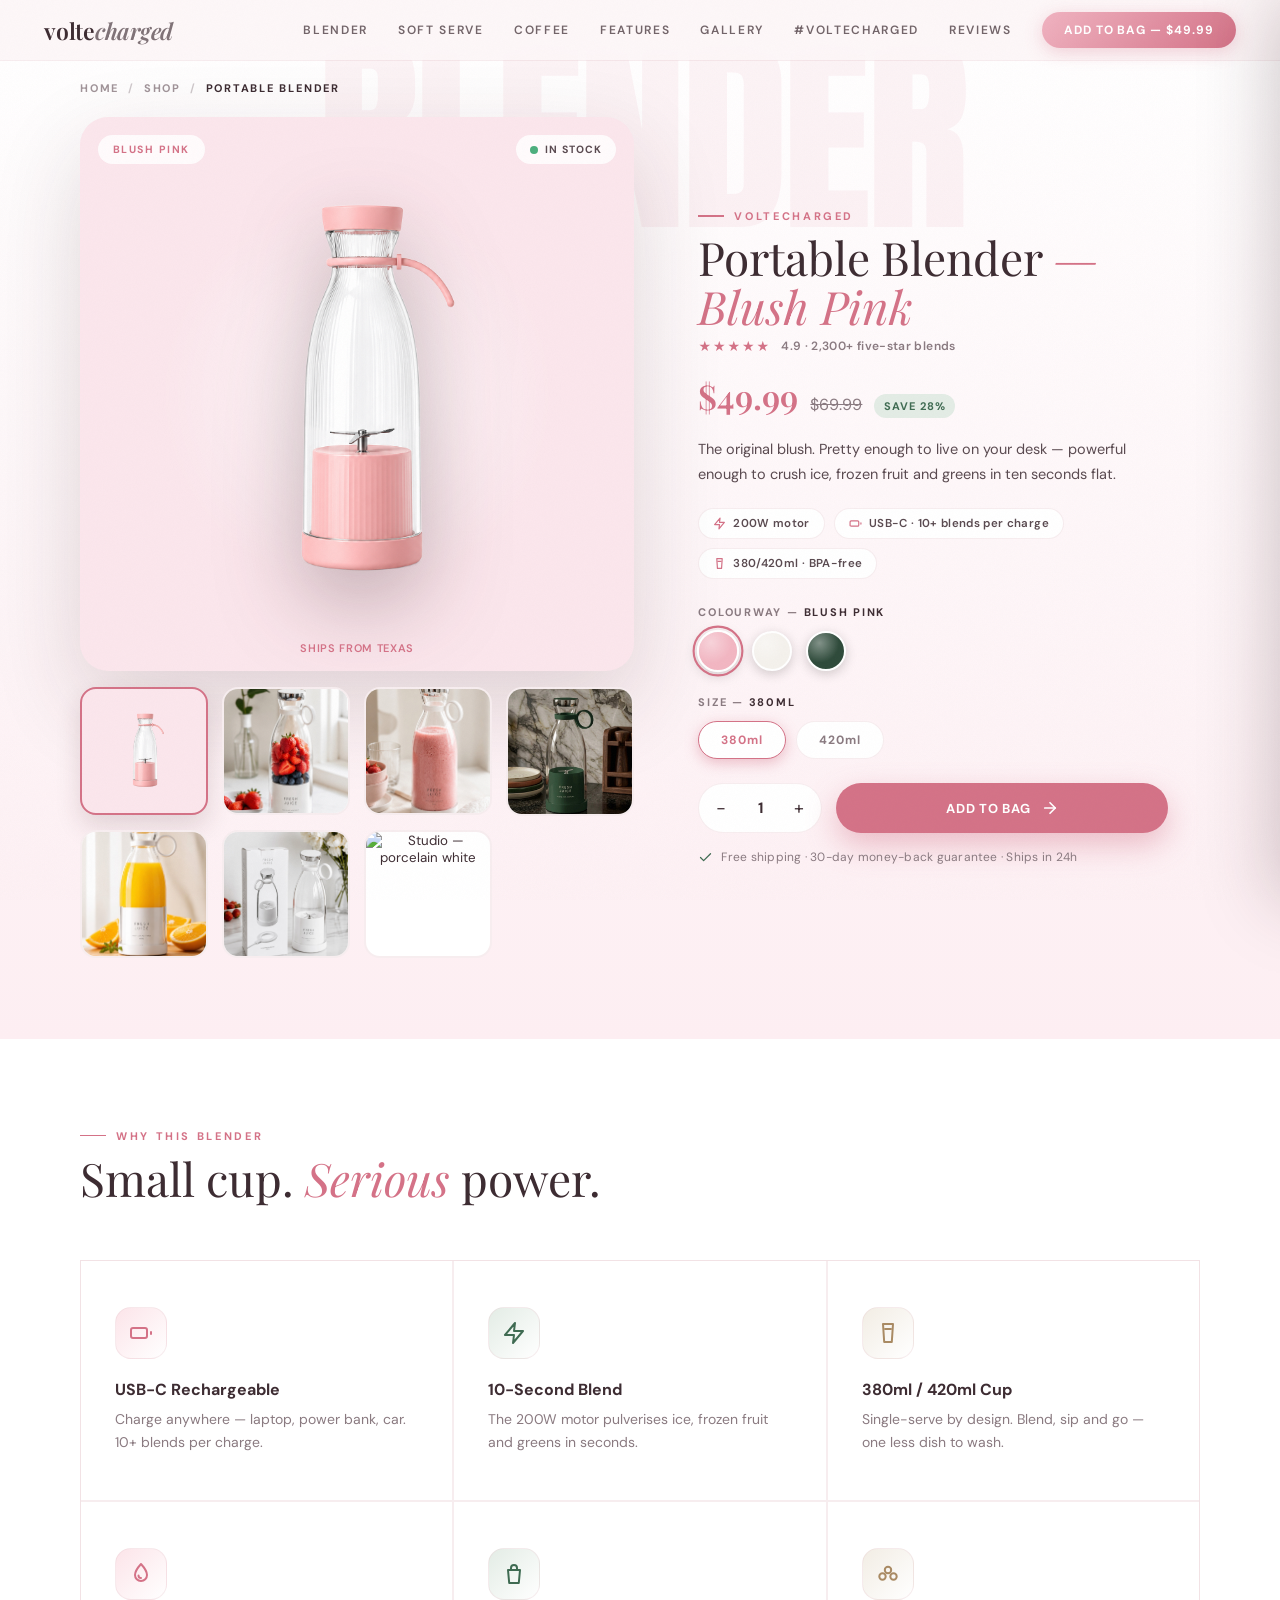
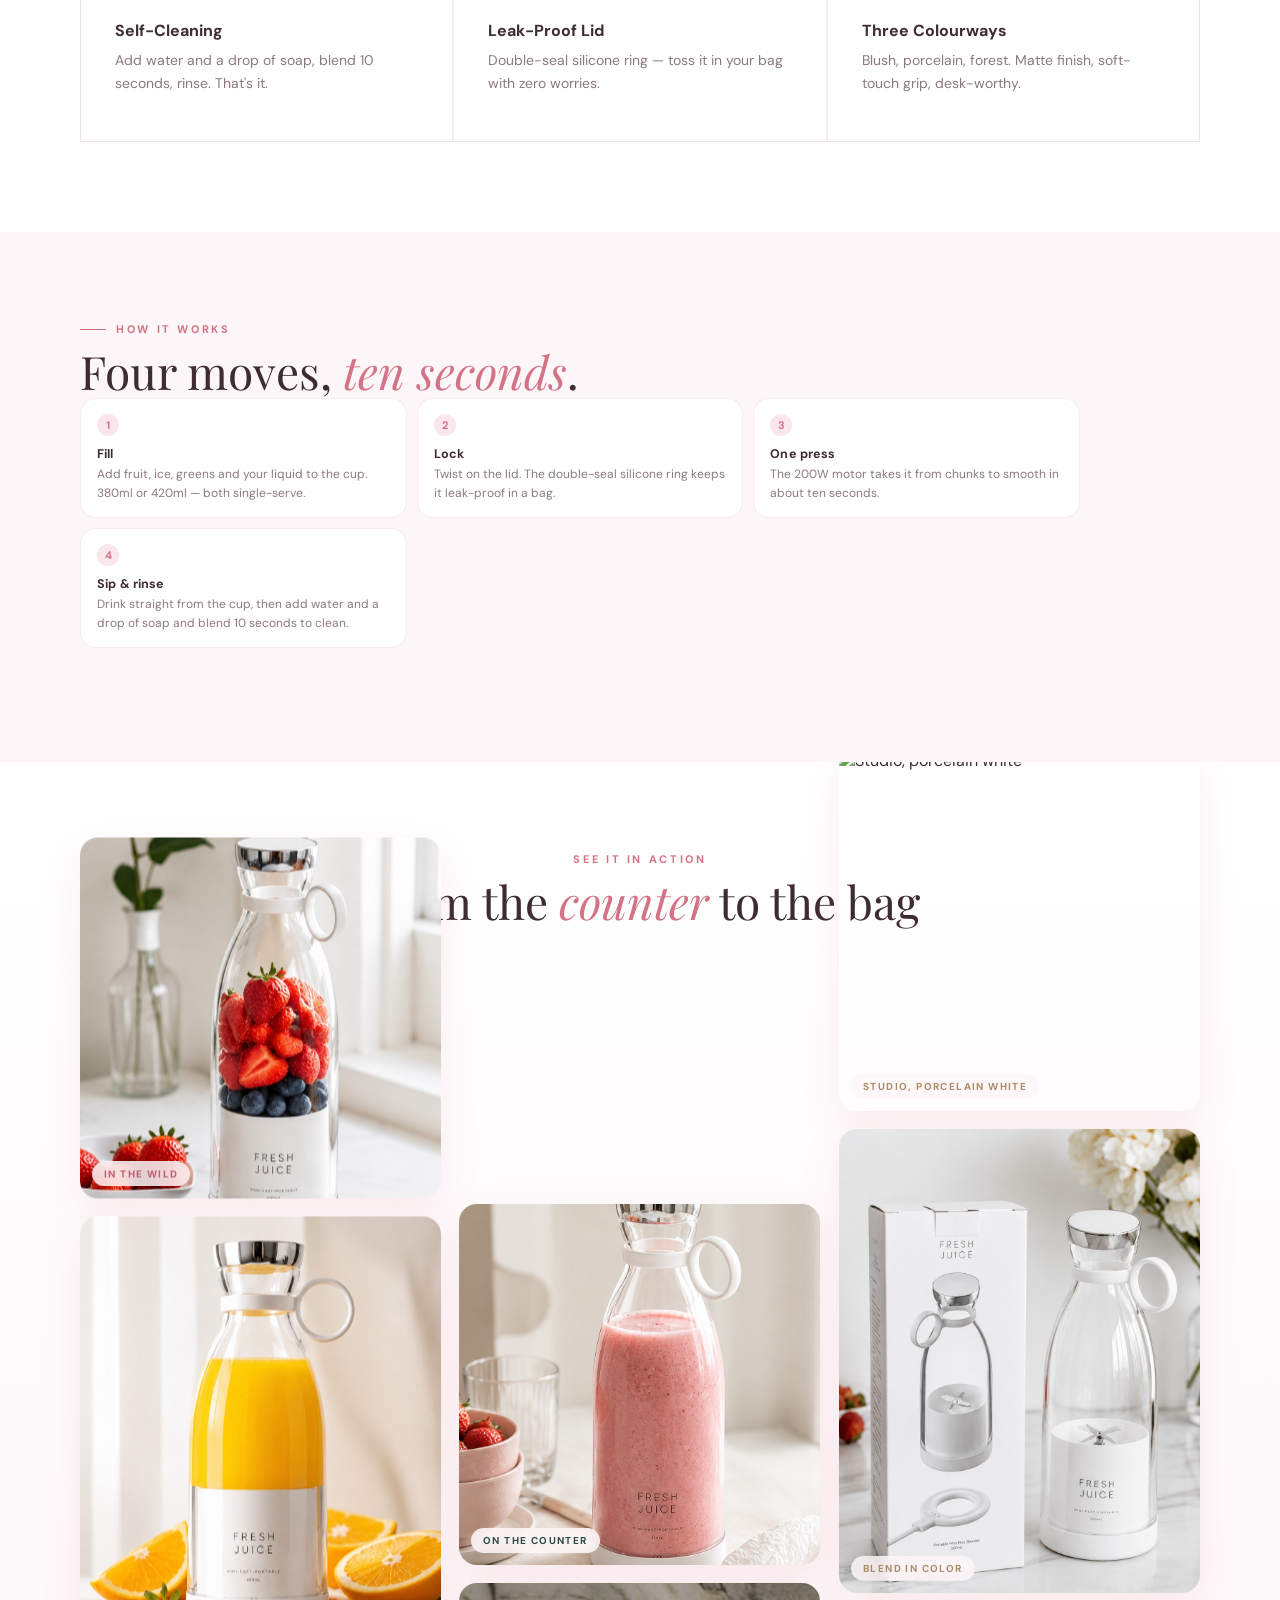
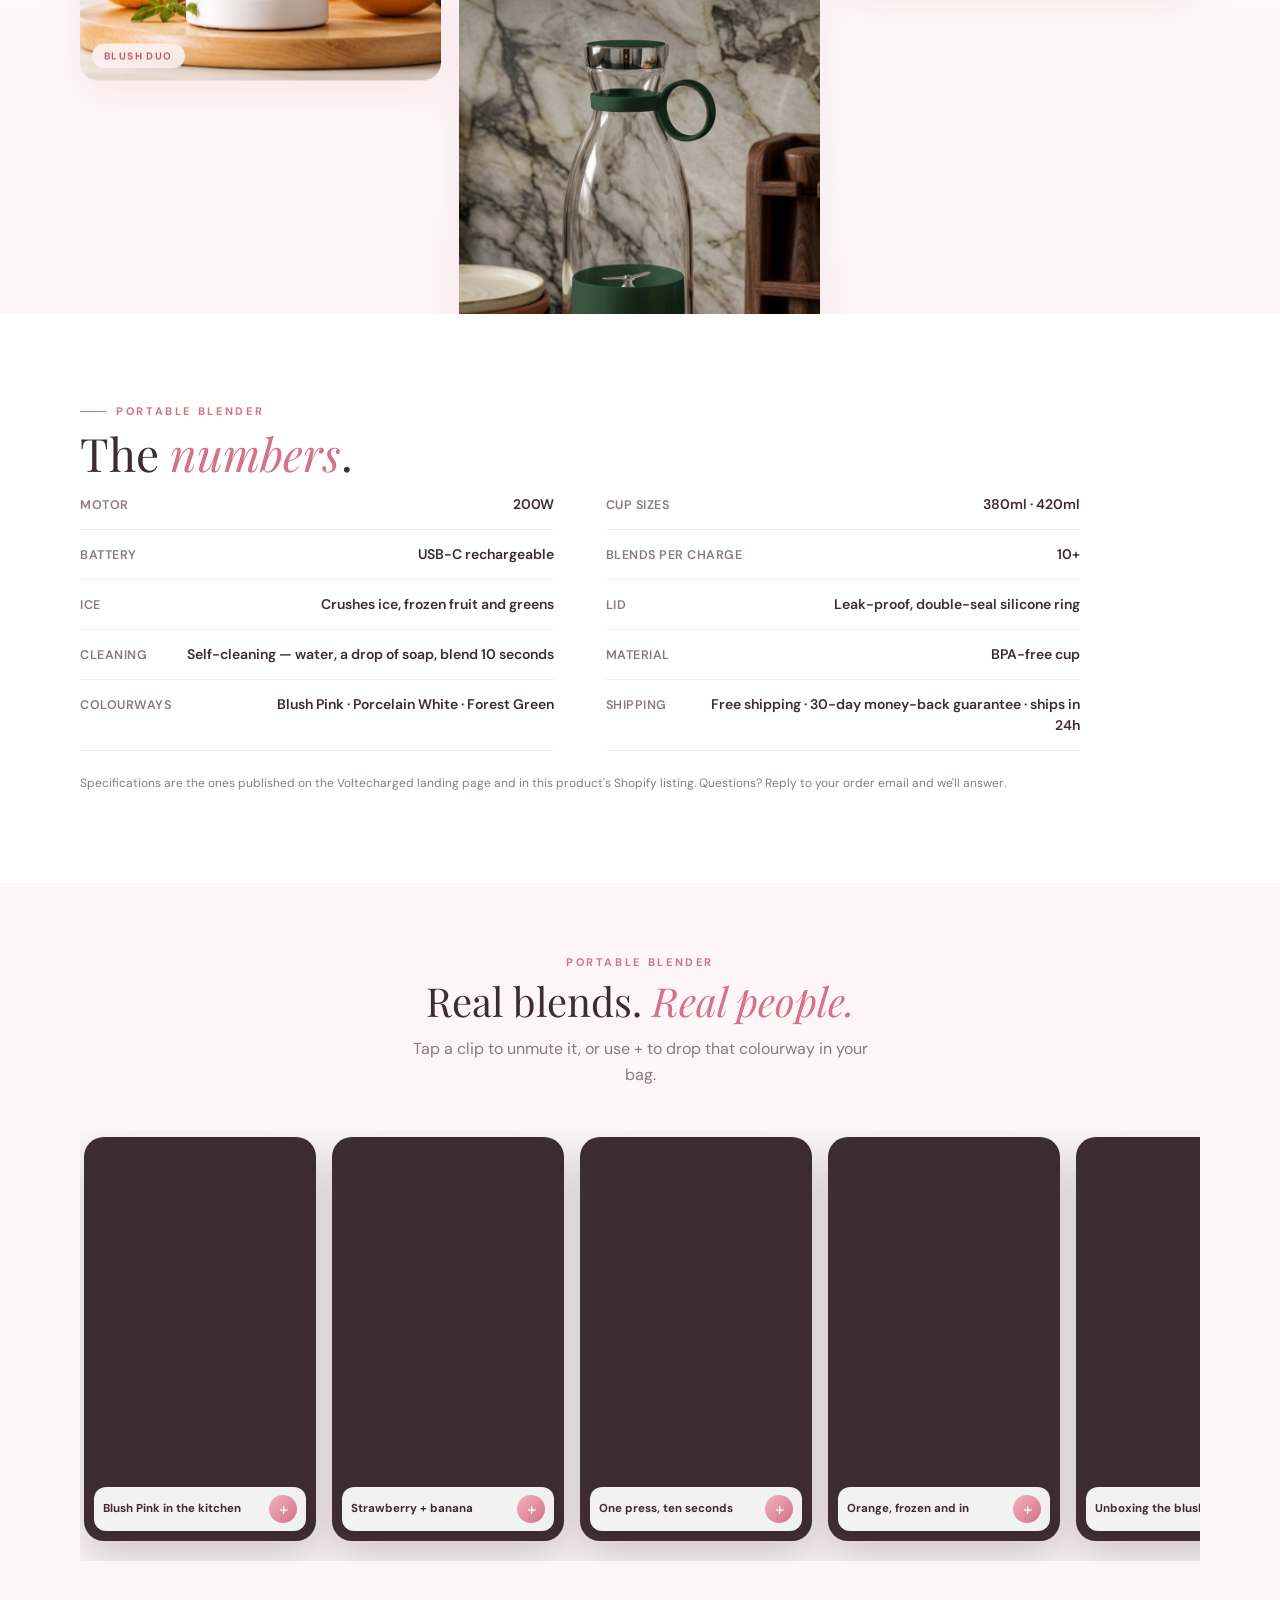
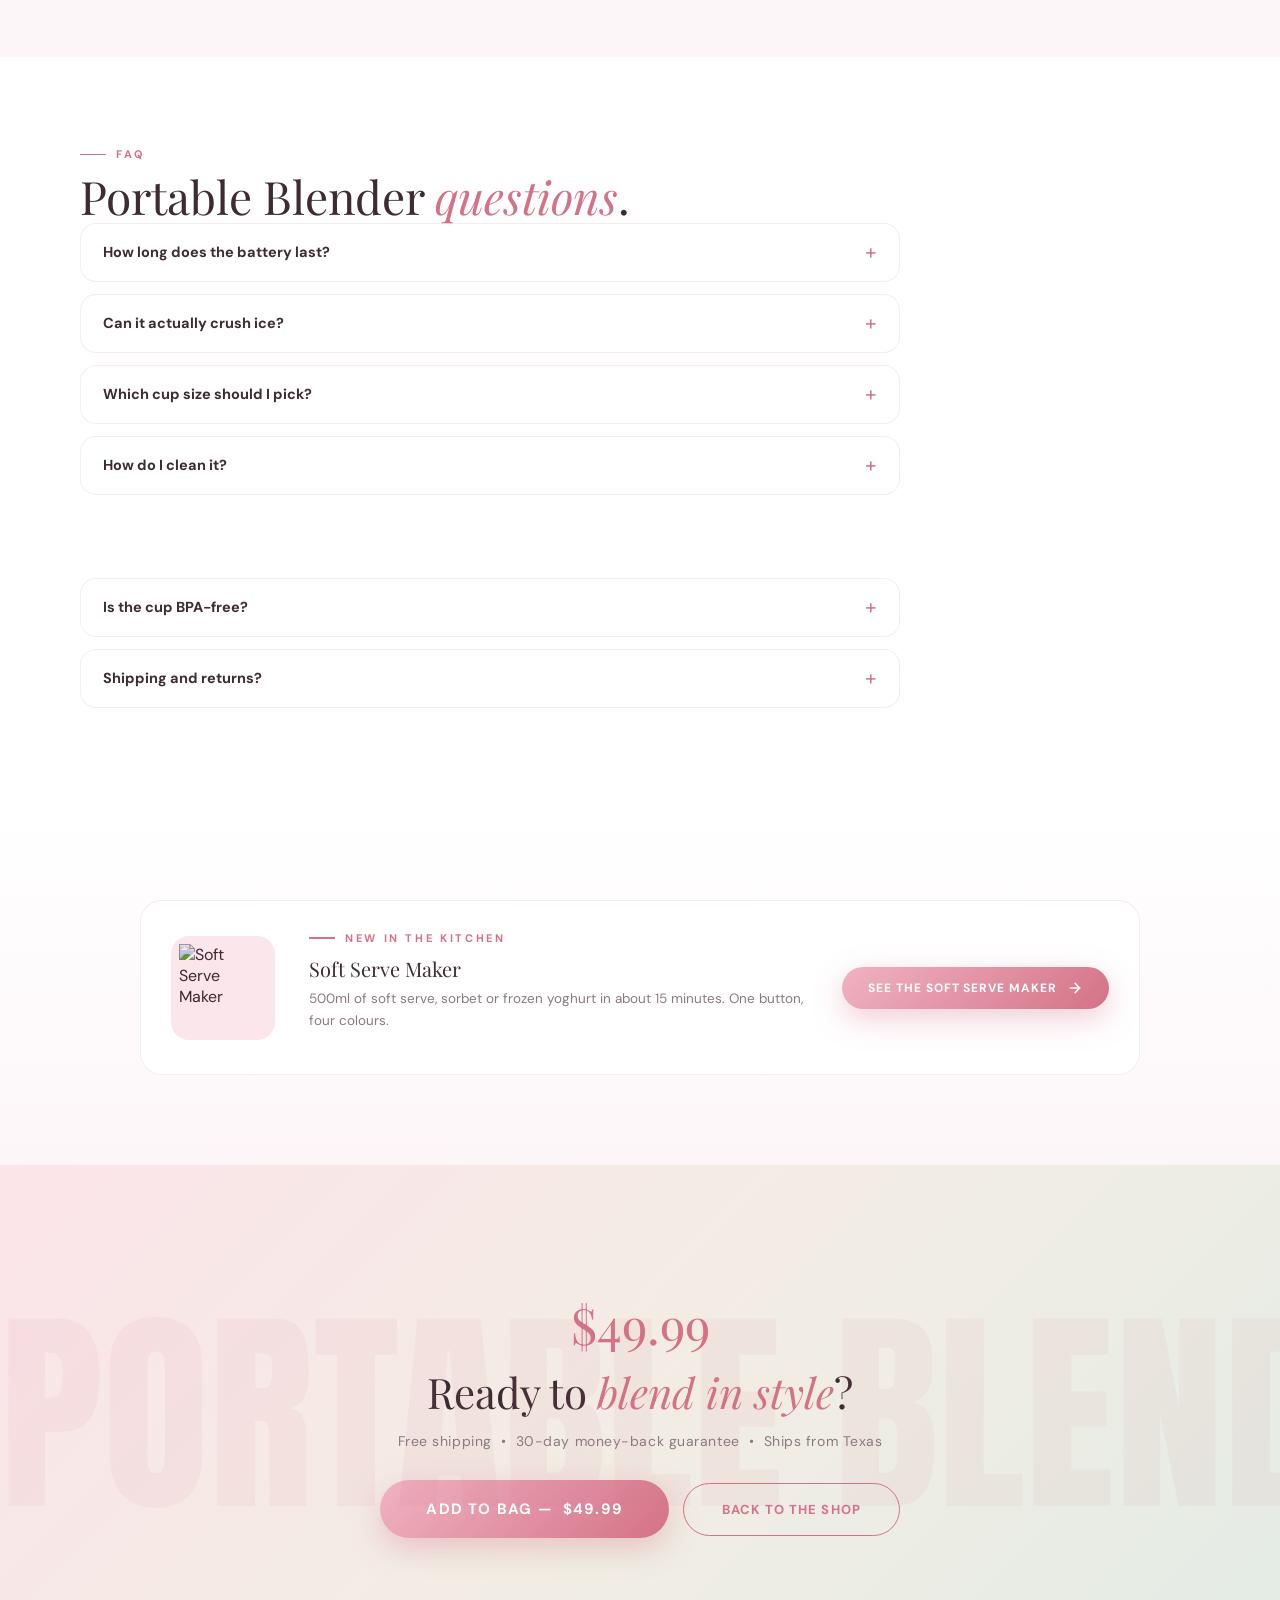
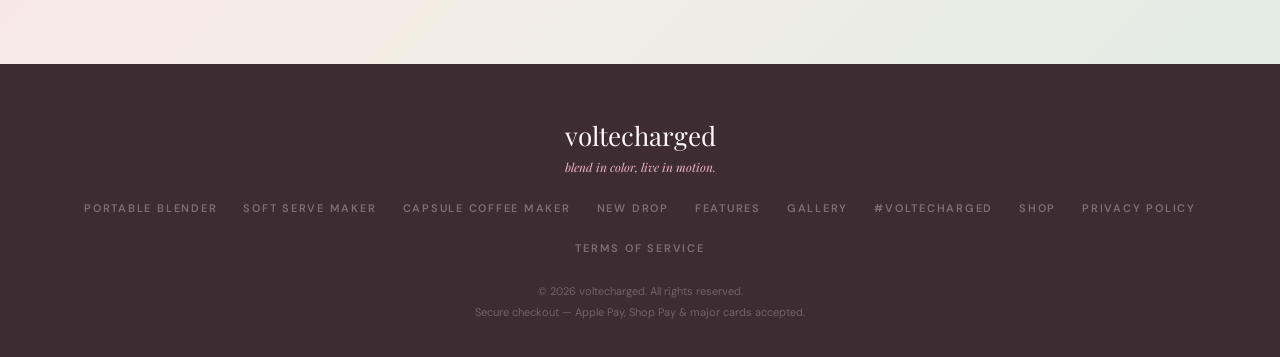
==== commit c445aeb2: "Add Capsule Coffee Maker (product #3): PDP, landing card, live variant wiring Shopify product 104449" ====
--- a/blender.html
+++ b/blender.html
@@ -13,7 +13,7 @@
 <link href="https://fonts.googleapis.com/css2?family=Anton&family=DM+Sans:opsz,wght@9..40,300;9..40,400;9..40,500;9..40,600;9..40,700&family=Playfair+Display:ital,wght@0,400;0,600;1,400&display=swap" rel="stylesheet">
 <!-- shared stylesheet: extracted from index.html's inline <style> so the product
      pages look exactly like the landing page. Regenerate: tools/sync-vc-css.py -->
-<link rel="stylesheet" href="assets/vc.css?v=1">
+<link rel="stylesheet" href="assets/vc.css?v=2">
 <style>
 /* ============ PRODUCT PAGE COMPONENTS (blender.html / soft-serve.html) ============ */
 /* everything else comes from assets/vc.css, extracted from the landing page */
@@ -29,6 +29,12 @@
 .pdp.ss .pr-main{z-index:auto}
 .pdp.ss .pr-main img{mix-blend-mode:multiply;filter:brightness(1.06) saturate(1.02)}
 .pdp.ss .pr-thumb.prod img{mix-blend-mode:multiply;filter:brightness(1.06) saturate(1.02)}
+/* coffee: the generated shots are full-bleed photographs (some on dark
+   backgrounds), so they are shown as photo cards — cover, rounded, no multiply
+   blend and no product drop-shadow — instead of floating cut-outs */
+.pdp.coffee .pr-main{width:100%;height:100%}
+.pdp.coffee .pr-main img{object-fit:cover;border-radius:28px;filter:none}
+.pdp.coffee .pr-thumb.prod img{object-fit:cover;padding:0}
 /* sections */
 .pdp-sec{padding:clamp(58px,8vh,96px) 0}
 .pdp-sec .sec-head{max-width:600px;margin-bottom:44px}
@@ -80,6 +86,7 @@
   <div class="links">
     <a href="blender.html">Blender</a>
     <a href="soft-serve.html">Soft Serve</a>
+    <a href="coffee.html">Coffee</a>
     <a href="index.html#features">Features</a>
     <a href="index.html#gallery">Gallery</a>
     <a href="index.html#ugc">#voltecharged</a>
@@ -359,6 +366,7 @@
   <div class="f-links">
     <a href="blender.html">Portable Blender</a>
     <a href="soft-serve.html">Soft Serve Maker</a>
+    <a href="coffee.html">Capsule Coffee Maker</a>
     <a href="index.html#new-product">New Drop</a>
     <a href="index.html#features">Features</a>
     <a href="index.html#gallery">Gallery</a>
@@ -393,7 +401,7 @@
 </aside>
 
 <script src="https://cdn.jsdelivr.net/npm/lenis@1.1.14/dist/lenis.min.js"></script>
-<script src="assets/vc-shop.js?v=1"></script>
+<script src="assets/vc-shop.js?v=2"></script>
 <script>
 /* Per-page product config — read by assets/vc-pdp.js. Generated by
    tools/build-pdp.py; the colourway/variant data itself lives in
@@ -404,6 +412,7 @@
   "priceLabel": "$49.99",
   "desc": "The original colour-forward blender. Pretty enough to live on your desk \u2014 powerful enough to crush ice, frozen fruit and greens in ten seconds flat. Blend, sip, go: one cup, no jug to wash.",
   "navSolidTop": true,
+  "stageNote": "ships from Texas",
   "sizes": [
     {
       "id": "380",
@@ -512,7 +521,7 @@
   ]
 };
 </script>
-<script src="assets/vc-pdp.js?v=1"></script>
+<script src="assets/vc-pdp.js?v=2"></script>
 
 </body>
 </html>
--- a/assets/vc.css
+++ b/assets/vc.css
@@ -689,6 +689,16 @@
   color:var(--pr-accent,var(--rose));text-align:center;
 }
 
+/* ---- coffee maker card + page: the generated shots are full-bleed PHOTOGRAPHS
+   (the silver and black heroes sit on dark backgrounds), so they render as
+   photo cards — cover, rounded, no multiply blend and no product drop-shadow,
+   unlike the blender cut-outs and the soft-serve studio shots. ------------- */
+.nd.coffee .pr-main, .pdp.coffee .pr-main{width:100%;height:100%}
+.nd.coffee .pr-main img, .pdp.coffee .pr-main img{object-fit:cover;border-radius:26px;mix-blend-mode:normal;filter:none}
+.nd.coffee .pr-thumb.prod img, .pdp.coffee .pr-thumb.prod img{object-fit:cover;padding:0}
+/* the coffee card is the third product in the drop: keep its colour rows calm */
+.nd.coffee .pr-swatches{padding-left:0}
+
 /* ============================================================================
    VOLTECHARGED — SHARED ADDITIONS
    Appended to assets/vc.css AND pasted at the end of index.html's inline
@@ -711,3 +721,13 @@
   font-size:11px;font-weight:600;letter-spacing:.06em;text-transform:uppercase;
   color:var(--pr-accent,var(--rose));text-align:center;
 }
+
+/* ---- coffee maker card + page: the generated shots are full-bleed PHOTOGRAPHS
+   (the silver and black heroes sit on dark backgrounds), so they render as
+   photo cards — cover, rounded, no multiply blend and no product drop-shadow,
+   unlike the blender cut-outs and the soft-serve studio shots. ------------- */
+.nd.coffee .pr-main, .pdp.coffee .pr-main{width:100%;height:100%}
+.nd.coffee .pr-main img, .pdp.coffee .pr-main img{object-fit:cover;border-radius:26px;mix-blend-mode:normal;filter:none}
+.nd.coffee .pr-thumb.prod img, .pdp.coffee .pr-thumb.prod img{object-fit:cover;padding:0}
+/* the coffee card is the third product in the drop: keep its colour rows calm */
+.nd.coffee .pr-swatches{padding-left:0}
